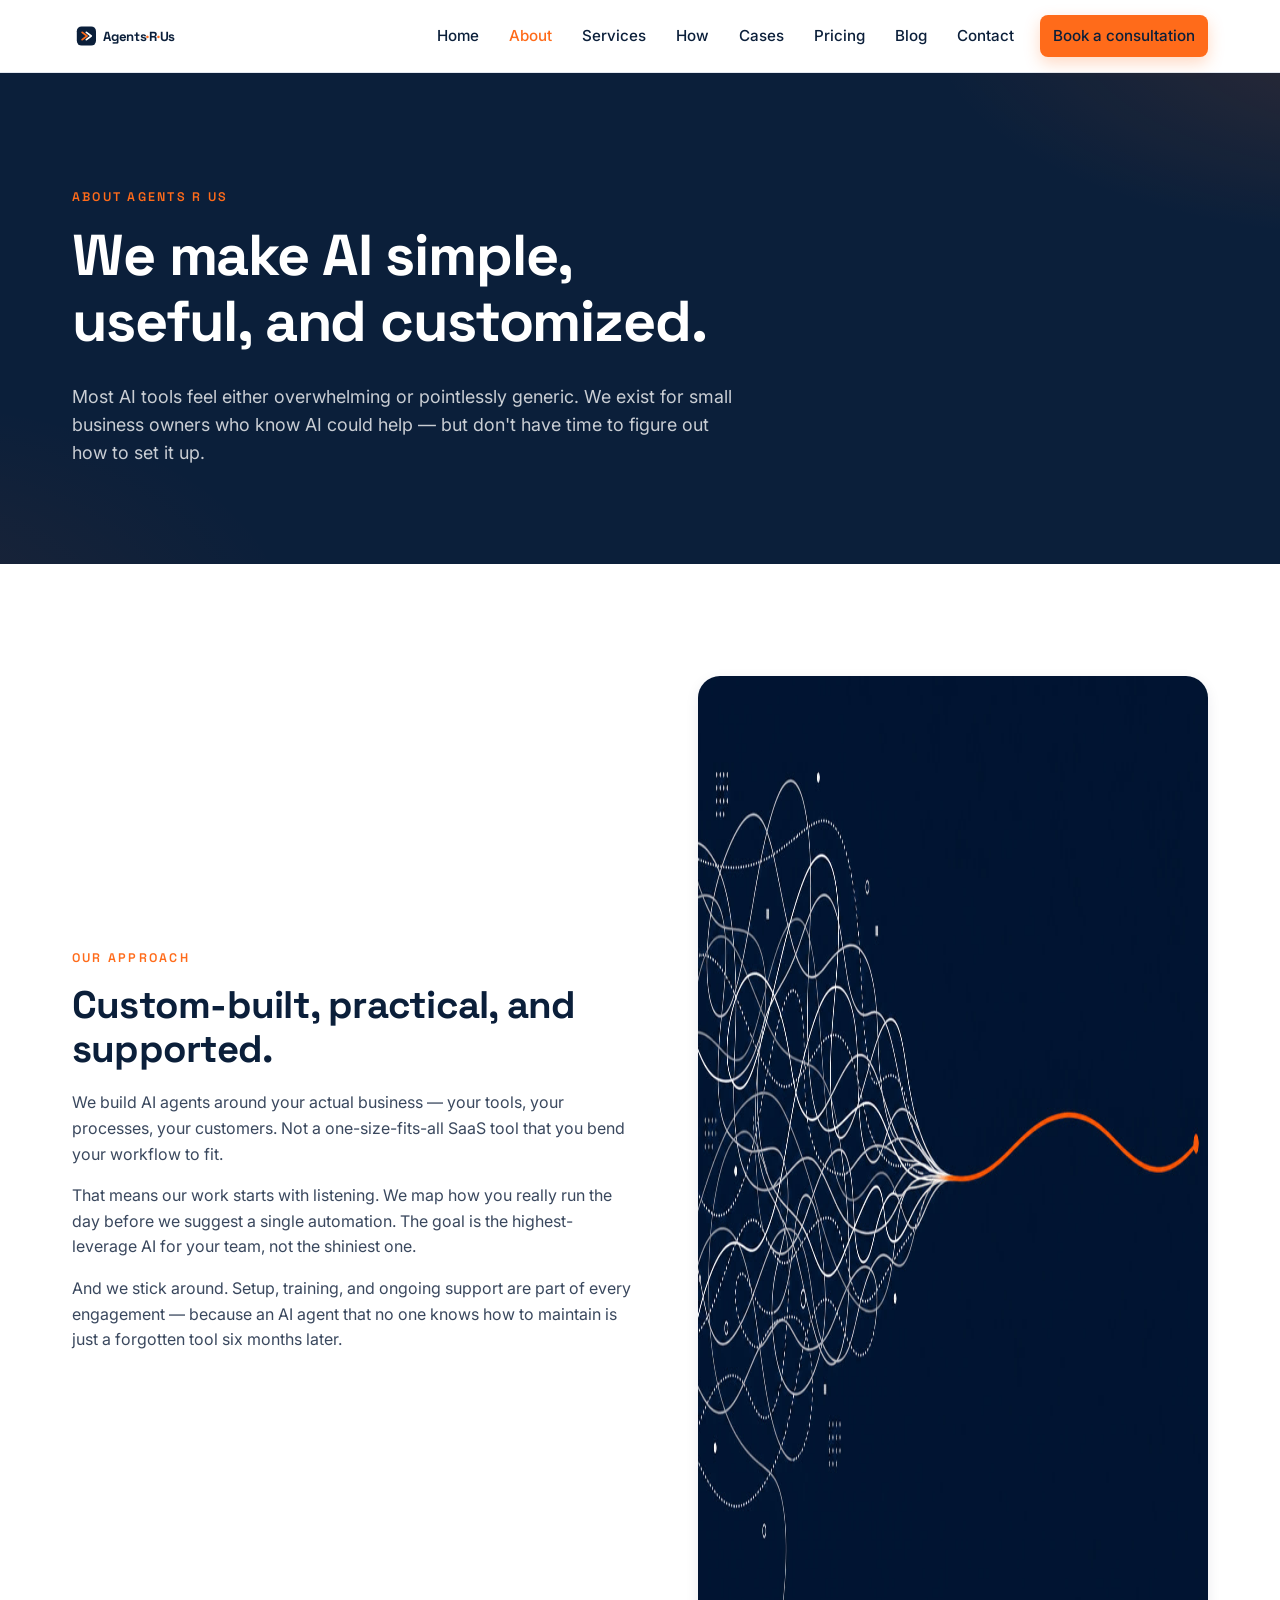
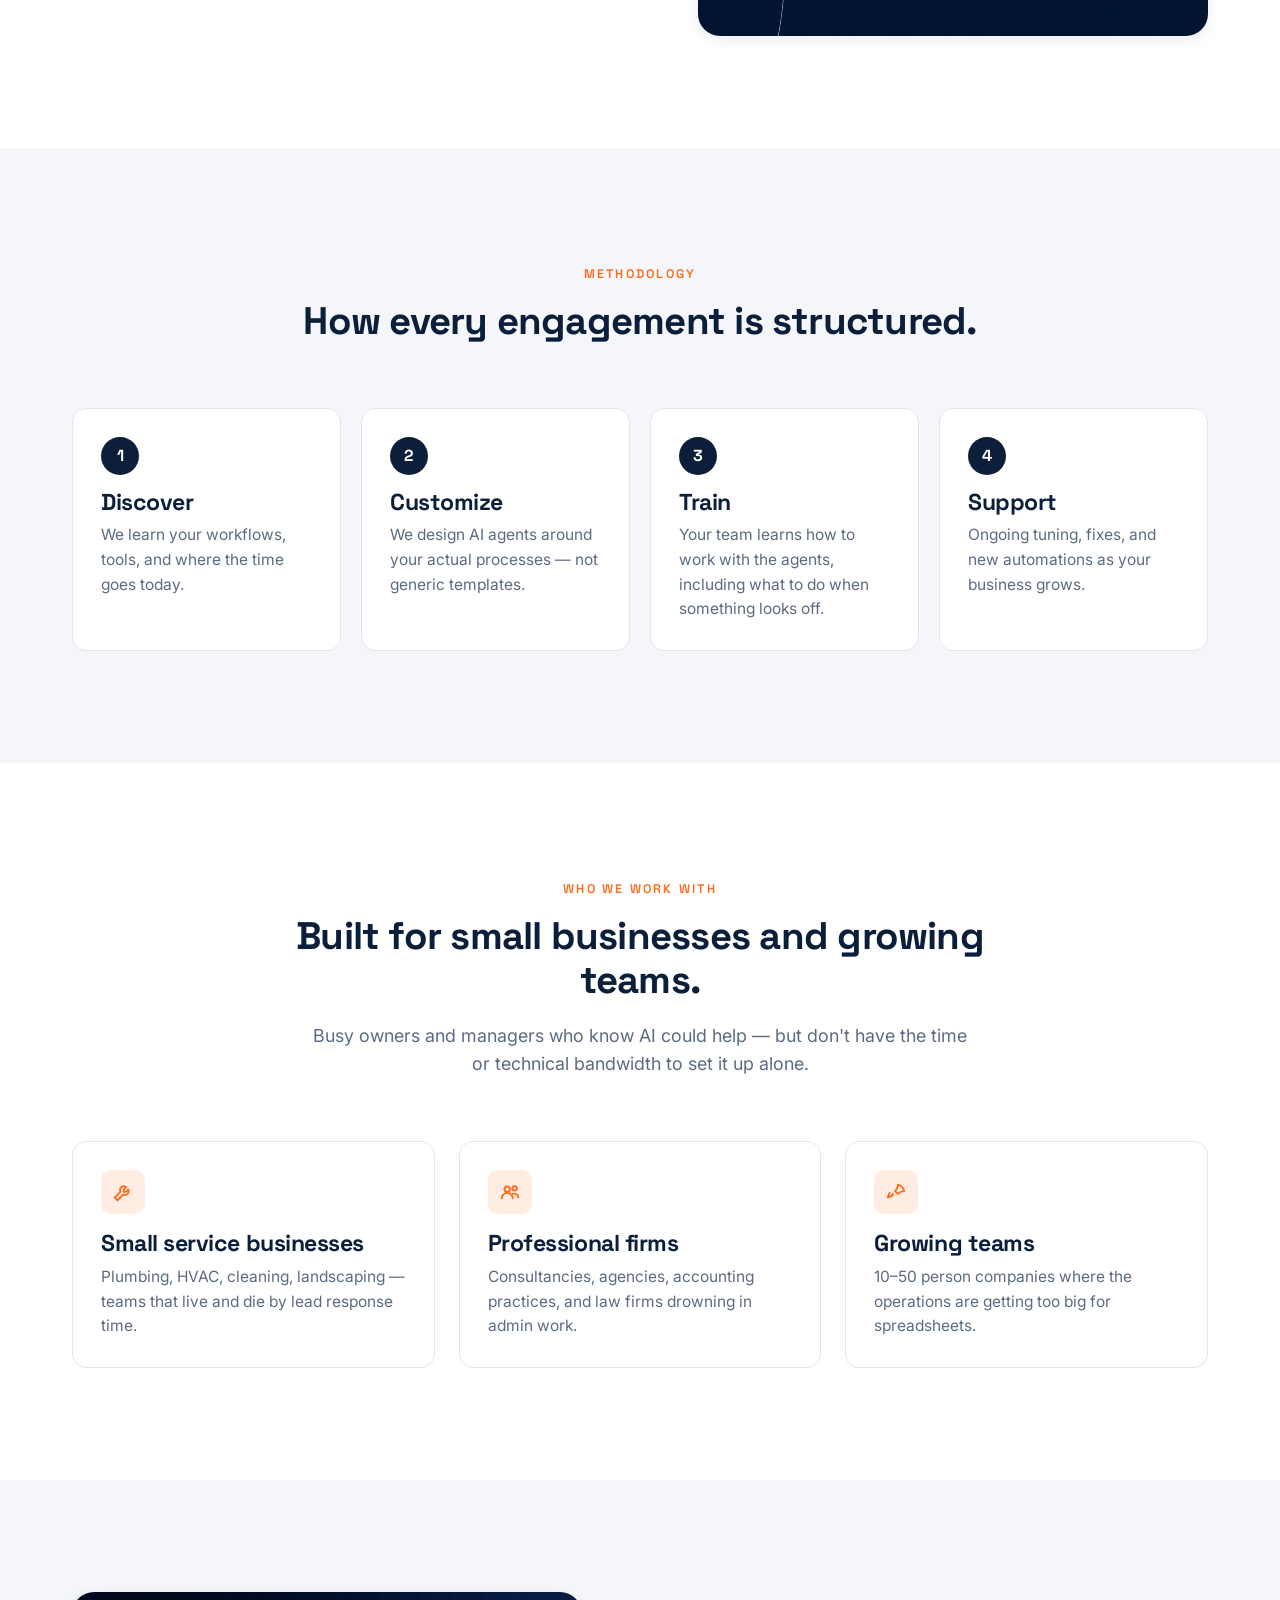
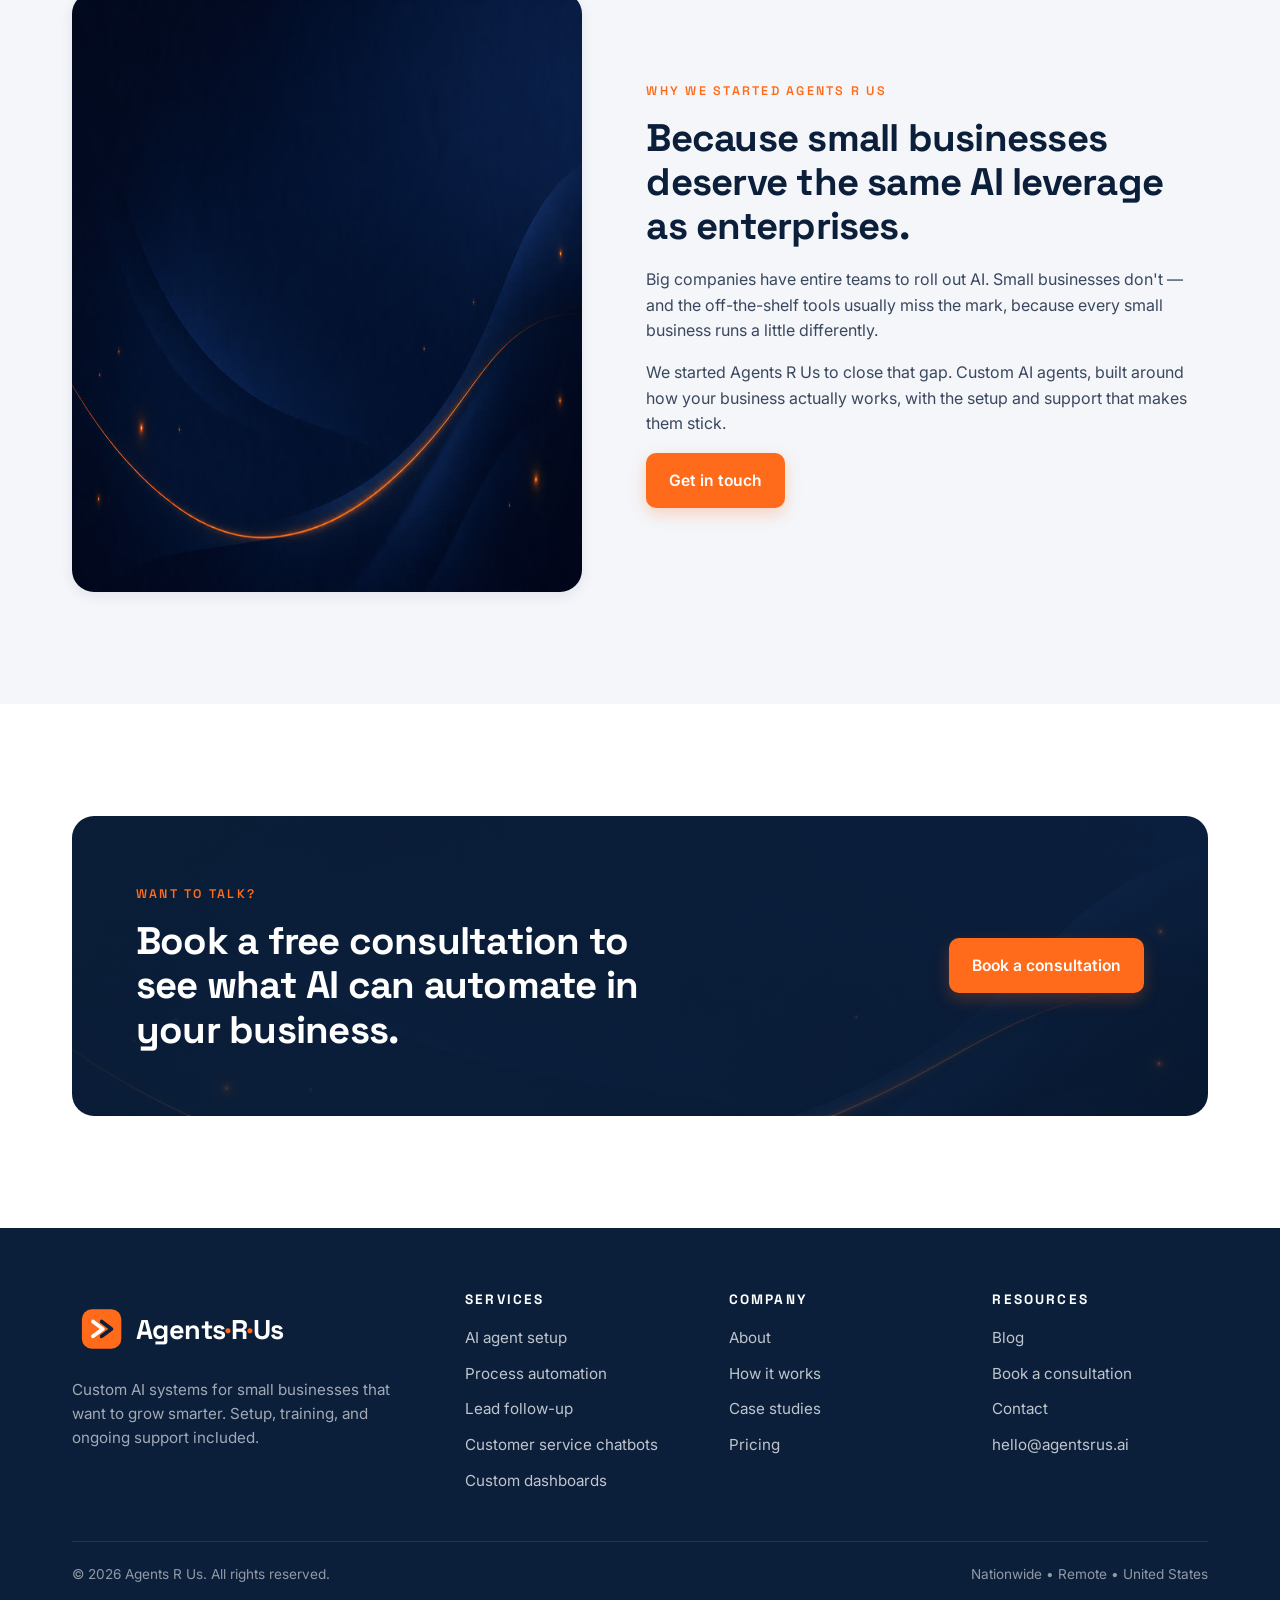
==== about.html @ d34fb95f "Initial scaffold: 9 static pages, custom SVG wordmark, AI imagery" ====
<!DOCTYPE html>
<html lang="en">
<head>
  <meta charset="UTF-8" />
  <meta name="viewport" content="width=device-width, initial-scale=1, viewport-fit=cover" />
  <title>About — Agents R Us</title>
  <meta name="description" content="We make AI simple, useful, and customized for small businesses. Custom AI agents built around your actual processes, with setup, training, and ongoing support." />
  <link rel="canonical" href="https://agentsrus.ai/about.html" />
  <meta property="og:type" content="website" />
  <meta property="og:title" content="About — Agents R Us" />
  <meta property="og:description" content="We make AI simple, useful, and customized for small businesses. Custom AI agents built around your actual processes, with setup, training, and ongoing support." />
  <meta property="og:url" content="https://agentsrus.ai/about.html" />
  <meta property="og:image" content="https://agentsrus.ai/assets/img/hero-network.jpg" />
  <meta property="og:site_name" content="Agents R Us" />
  <meta name="twitter:card" content="summary_large_image" />
  <meta name="twitter:title" content="About — Agents R Us" />
  <meta name="twitter:description" content="We make AI simple, useful, and customized for small businesses. Custom AI agents built around your actual processes, with setup, training, and ongoing support." />
  <meta name="twitter:image" content="https://agentsrus.ai/assets/img/hero-network.jpg" />
  <meta name="theme-color" content="#0B1F3A" />
  <link rel="icon" type="image/svg+xml" href="assets/img/favicon.svg" />
  <link rel="preconnect" href="https://fonts.googleapis.com" />
  <link rel="preconnect" href="https://fonts.gstatic.com" crossorigin />
  <link href="https://fonts.googleapis.com/css2?family=Inter:wght@400;500;600;700&family=Space+Grotesk:wght@500;600;700&display=swap" rel="stylesheet" />
  <link rel="stylesheet" href="assets/css/styles.css" />
  
</head>
<body>
<a class="skip-link" href="#main">Skip to content</a>
<header class="site-header">
  <div class="container nav">
    <a class="brand" href="index.html" aria-label="Agents R Us — home">
      <svg viewBox="0 0 280 60" role="img" aria-label="Agents R Us">
  <g transform="translate(8, 14)">
    <rect x="0" y="0" width="32" height="32" rx="8" fill="#0B1F3A"/>
    <path d="M9 10 L17 16 L9 22" stroke="#FF6B1A" stroke-width="3" stroke-linecap="round" stroke-linejoin="round" fill="none"/>
    <path d="M16 10 L24 16 L16 22" stroke="#FFFFFF" stroke-width="3" stroke-linecap="round" stroke-linejoin="round" fill="none"/>
  </g>
  <text x="52" y="38" font-family="'Space Grotesk', 'Inter', system-ui, sans-serif" font-size="22" font-weight="700" fill="#0B1F3A" letter-spacing="-0.5">
    Agents<tspan fill="#FF6B1A">·</tspan>R<tspan fill="#FF6B1A">·</tspan>Us
  </text>
</svg>
    </a>
    <button class="nav-toggle" data-nav-toggle aria-expanded="false" aria-controls="nav-links" aria-label="Toggle menu">
      <span></span>
    </button>
    <ul class="nav-links" id="nav-links" data-nav-links>
      <li><a href="index.html" aria-label="Home">Home</a></li>
      <li><a href="about.html" class="is-active" aria-label="About">About</a></li>
      <li><a href="services.html" aria-label="Services">Services</a></li>
      <li><a href="how-it-works.html" aria-label="How It Works">How</a></li>
      <li><a href="case-studies.html" aria-label="Case Studies">Cases</a></li>
      <li><a href="pricing.html" aria-label="Pricing">Pricing</a></li>
      <li><a href="blog.html" aria-label="Blog">Blog</a></li>
      <li><a href="contact.html" aria-label="Contact">Contact</a></li>
      <li class="nav-cta"><a class="btn btn-primary btn-sm" href="book.html">Book a consultation</a></li>
    </ul>
  </div>
</header>
<main id="main">

<section class="hero hero-tight">
  <div class="container">
    <div class="hero-grid">
      <div class="reveal">
        <span class="eyebrow">About Agents R Us</span>
        <h1>We make AI simple, useful, and customized.</h1>
        <p class="lead">Most AI tools feel either overwhelming or pointlessly generic. We exist for small business owners who know AI could help — but don't have time to figure out how to set it up.</p>
      </div>
    </div>
  </div>
</section>

<section>
  <div class="container">
    <div class="two-col">
      <div class="reveal">
        <span class="eyebrow">Our approach</span>
        <h2>Custom-built, practical, and supported.</h2>
        <p>We build AI agents around your actual business — your tools, your processes, your customers. Not a one-size-fits-all SaaS tool that you bend your workflow to fit.</p>
        <p>That means our work starts with listening. We map how you really run the day before we suggest a single automation. The goal is the highest-leverage AI for your team, not the shiniest one.</p>
        <p>And we stick around. Setup, training, and ongoing support are part of every engagement — because an AI agent that no one knows how to maintain is just a forgotten tool six months later.</p>
      </div>
      <img src="assets/img/about-clarity.jpg" alt="Abstract illustration of tangled lines resolving into a single clean orange line" loading="lazy" width="1280" height="960" />
    </div>
  </div>
</section>

<section class="bg-soft">
  <div class="container">
    <div class="section-head">
      <span class="eyebrow">Methodology</span>
      <h2>How every engagement is structured.</h2>
    </div>
    <div class="steps-row">
      <div class="card reveal"><div class="step-num">1</div><h3>Discover</h3><p>We learn your workflows, tools, and where the time goes today.</p></div>
      <div class="card reveal"><div class="step-num">2</div><h3>Customize</h3><p>We design AI agents around your actual processes — not generic templates.</p></div>
      <div class="card reveal"><div class="step-num">3</div><h3>Train</h3><p>Your team learns how to work with the agents, including what to do when something looks off.</p></div>
      <div class="card reveal"><div class="step-num">4</div><h3>Support</h3><p>Ongoing tuning, fixes, and new automations as your business grows.</p></div>
    </div>
  </div>
</section>

<section>
  <div class="container">
    <div class="section-head">
      <span class="eyebrow">Who we work with</span>
      <h2>Built for small businesses and growing teams.</h2>
      <p class="lead text-center" style="margin-top:14px">Busy owners and managers who know AI could help — but don't have the time or technical bandwidth to set it up alone.</p>
    </div>
    <div class="grid cols-3">
      <div class="card reveal"><div class="icon"><svg class="icon-svg" xmlns="http://www.w3.org/2000/svg" viewBox="0 0 24 24" fill="none" stroke="currentColor" stroke-linecap="round" stroke-linejoin="round"><path d="M14.7 6.3a4 4 0 0 0-5.4 5.4L3 18l3 3 6.3-6.3a4 4 0 0 0 5.4-5.4l-2.5 2.5-2.4-.1-.1-2.4 2.5-2.5z"/></svg></div><h3>Small service businesses</h3><p>Plumbing, HVAC, cleaning, landscaping — teams that live and die by lead response time.</p></div>
      <div class="card reveal"><div class="icon"><svg class="icon-svg" xmlns="http://www.w3.org/2000/svg" viewBox="0 0 24 24" fill="none" stroke="currentColor" stroke-linecap="round" stroke-linejoin="round"><circle cx="9" cy="9" r="3"/><path d="M3 19a6 6 0 0 1 12 0"/><circle cx="17" cy="8" r="2.5"/><path d="M15 14a4.5 4.5 0 0 1 6 4"/></svg></div><h3>Professional firms</h3><p>Consultancies, agencies, accounting practices, and law firms drowning in admin work.</p></div>
      <div class="card reveal"><div class="icon"><svg class="icon-svg" xmlns="http://www.w3.org/2000/svg" viewBox="0 0 24 24" fill="none" stroke="currentColor" stroke-linecap="round" stroke-linejoin="round"><path d="M14 4c4 1 6 3 7 7-3 0-5 1-7 3l-3-3c2-2 3-4 3-7z"/><path d="M9 14l-3 3M5 13l-2 5 5-2"/></svg></div><h3>Growing teams</h3><p>10–50 person companies where the operations are getting too big for spreadsheets.</p></div>
    </div>
  </div>
</section>

<section class="bg-soft">
  <div class="container">
    <div class="two-col flip">
      <img src="assets/img/cta-banner.jpg" alt="Abstract glowing curve over deep navy background" loading="lazy" width="1280" height="600" />
      <div class="reveal">
        <span class="eyebrow">Why we started Agents R Us</span>
        <h2>Because small businesses deserve the same AI leverage as enterprises.</h2>
        <p>Big companies have entire teams to roll out AI. Small businesses don't — and the off-the-shelf tools usually miss the mark, because every small business runs a little differently.</p>
        <p>We started Agents R Us to close that gap. Custom AI agents, built around how your business actually works, with the setup and support that makes them stick.</p>
        <a class="btn btn-primary" href="contact.html">Get in touch</a>
      </div>
    </div>
  </div>
</section>

<section>
  <div class="container">
    <div class="cta-strip reveal">
      <div>
        <span class="eyebrow">Want to talk?</span>
        <h2>Book a free consultation to see what AI can automate in your business.</h2>
      </div>
      <div class="actions">
        <a class="btn btn-primary" href="book.html">Book a consultation</a>
      </div>
    </div>
  </div>
</section>

</main>
<footer class="site-footer">
  <div class="container">
    <div class="footer-grid">
      <div class="footer-brand">
        <svg viewBox="0 0 280 60" role="img" aria-label="Agents R Us">
  <g transform="translate(8, 14)">
    <rect x="0" y="0" width="32" height="32" rx="8" fill="#FF6B1A"/>
    <path d="M9 10 L17 16 L9 22" stroke="#FFFFFF" stroke-width="3" stroke-linecap="round" stroke-linejoin="round" fill="none"/>
    <path d="M16 10 L24 16 L16 22" stroke="#0B1F3A" stroke-width="3" stroke-linecap="round" stroke-linejoin="round" fill="none"/>
  </g>
  <text x="52" y="38" font-family="'Space Grotesk', 'Inter', system-ui, sans-serif" font-size="22" font-weight="700" fill="#FFFFFF" letter-spacing="-0.5">
    Agents<tspan fill="#FF6B1A">·</tspan>R<tspan fill="#FF6B1A">·</tspan>Us
  </text>
</svg>
        <p>Custom AI systems for small businesses that want to grow smarter. Setup, training, and ongoing support included.</p>
      </div>
      <div class="footer-col">
        <h4>Services</h4>
        <ul>
          <li><a href="services.html">AI agent setup</a></li>
          <li><a href="services.html">Process automation</a></li>
          <li><a href="services.html">Lead follow-up</a></li>
          <li><a href="services.html">Customer service chatbots</a></li>
          <li><a href="services.html">Custom dashboards</a></li>
        </ul>
      </div>
      <div class="footer-col">
        <h4>Company</h4>
        <ul>
          <li><a href="about.html">About</a></li>
          <li><a href="how-it-works.html">How it works</a></li>
          <li><a href="case-studies.html">Case studies</a></li>
          <li><a href="pricing.html">Pricing</a></li>
        </ul>
      </div>
      <div class="footer-col">
        <h4>Resources</h4>
        <ul>
          <li><a href="blog.html">Blog</a></li>
          <li><a href="book.html">Book a consultation</a></li>
          <li><a href="contact.html">Contact</a></li>
          <li><a href="mailto:hello@agentsrus.ai">hello@agentsrus.ai</a></li>
        </ul>
      </div>
    </div>
    <div class="footer-bottom">
      <span>© 2026 Agents R Us. All rights reserved.</span>
      <span>Nationwide • Remote • United States</span>
    </div>
  </div>
</footer>
<script src="assets/js/main.js"></script>
</body>
</html>
---- assets/css/styles.css ----
/* Agents R Us — proof site stylesheet */

/* ---------- Tokens ---------- */
:root {
  --navy: #0B1F3A;
  --navy-2: #14294A;
  --navy-3: #1B3358;
  --orange: #FF6B1A;
  --orange-2: #ff7e36;
  --orange-soft: rgba(255, 107, 26, 0.12);
  --white: #FFFFFF;
  --gray-50: #F4F6FA;
  --gray-100: #E8ECF3;
  --gray-200: #E2E7EF;
  --gray-300: #C9D1DE;
  --gray-500: #5B6B82;
  --gray-700: #3A485E;
  --shadow-sm: 0 1px 2px rgba(11, 31, 58, 0.04), 0 2px 6px rgba(11, 31, 58, 0.04);
  --shadow-md: 0 4px 14px rgba(11, 31, 58, 0.08);
  --shadow-lg: 0 12px 38px rgba(11, 31, 58, 0.16);
  --radius-sm: 8px;
  --radius-md: 14px;
  --radius-lg: 22px;
  --container: 1200px;
  --section-pad: clamp(56px, 9vw, 112px);
  --gutter: clamp(20px, 4vw, 32px);
  --font-body: 'Inter', system-ui, -apple-system, 'Segoe UI', Roboto, sans-serif;
  --font-display: 'Space Grotesk', 'Inter', system-ui, sans-serif;
}

/* ---------- Reset ---------- */
*, *::before, *::after { box-sizing: border-box; }
html { scroll-behavior: smooth; -webkit-text-size-adjust: 100%; }
body {
  margin: 0;
  font-family: var(--font-body);
  font-size: 16px;
  line-height: 1.6;
  color: var(--navy);
  background: var(--white);
  -webkit-font-smoothing: antialiased;
  -moz-osx-font-smoothing: grayscale;
}
img, svg { max-width: 100%; display: block; }
a { color: var(--orange); text-decoration: none; transition: color 160ms ease; }
a:hover { color: var(--orange-2); }
button { font-family: inherit; cursor: pointer; }
h1, h2, h3, h4, h5 {
  font-family: var(--font-display);
  font-weight: 700;
  letter-spacing: -0.02em;
  color: var(--navy);
  margin: 0 0 0.5em;
  line-height: 1.15;
}
h1 { font-size: clamp(2rem, 4.6vw, 3.6rem); }
h2 { font-size: clamp(1.6rem, 3vw, 2.4rem); }
h3 { font-size: clamp(1.2rem, 1.8vw, 1.45rem); }
h4 { font-size: 1.1rem; }
p  { margin: 0 0 1em; color: var(--gray-700); }
.lead { font-size: clamp(1.05rem, 1.4vw, 1.2rem); color: var(--gray-500); line-height: 1.55; max-width: 60ch; }
.eyebrow {
  display: inline-block;
  font-family: var(--font-display);
  font-size: 0.78rem;
  letter-spacing: 0.18em;
  text-transform: uppercase;
  font-weight: 600;
  color: var(--orange);
  margin-bottom: 14px;
}

/* ---------- Layout ---------- */
.container {
  width: 100%;
  max-width: var(--container);
  margin: 0 auto;
  padding-left: var(--gutter);
  padding-right: var(--gutter);
}
section { padding: var(--section-pad) 0; }
.section-tight { padding: clamp(40px, 6vw, 72px) 0; }

.grid { display: grid; gap: 24px; }
.grid.cols-2 { grid-template-columns: repeat(2, 1fr); }
.grid.cols-3 { grid-template-columns: repeat(3, 1fr); }
.grid.cols-4 { grid-template-columns: repeat(4, 1fr); }
@media (max-width: 900px) {
  .grid.cols-3, .grid.cols-4 { grid-template-columns: repeat(2, 1fr); }
}
@media (max-width: 600px) {
  .grid.cols-2, .grid.cols-3, .grid.cols-4 { grid-template-columns: 1fr; }
}

/* ---------- Header ---------- */
.site-header {
  position: sticky;
  top: 0;
  z-index: 50;
  background: rgba(255, 255, 255, 0.92);
  backdrop-filter: saturate(140%) blur(10px);
  -webkit-backdrop-filter: saturate(140%) blur(10px);
  border-bottom: 1px solid var(--gray-200);
}
.nav {
  display: flex;
  align-items: center;
  justify-content: space-between;
  height: 72px;
  gap: 24px;
}
.brand { display: flex; align-items: center; }
.brand svg { height: 36px; width: auto; }
.nav-links {
  display: flex;
  align-items: center;
  gap: 6px;
  list-style: none;
  margin: 0; padding: 0;
}
.nav-links a {
  display: inline-block;
  padding: 8px 12px;
  color: var(--navy);
  font-weight: 500;
  font-size: 0.95rem;
  border-radius: 8px;
  transition: background 160ms ease, color 160ms ease;
}
.nav-links a:hover { background: var(--gray-50); color: var(--navy); }
.nav-links a.is-active { color: var(--orange); }
.nav-cta { margin-left: 8px; }

.nav-toggle {
  display: none;
  background: none;
  border: 1px solid var(--gray-200);
  border-radius: 10px;
  width: 44px;
  height: 44px;
  padding: 0;
  align-items: center;
  justify-content: center;
}
.nav-toggle span {
  display: block; width: 18px; height: 2px;
  background: var(--navy); position: relative;
}
.nav-toggle span::before, .nav-toggle span::after {
  content: ''; position: absolute; left: 0; width: 18px; height: 2px;
  background: var(--navy);
}
.nav-toggle span::before { top: -6px; }
.nav-toggle span::after  { top: 6px; }

@media (max-width: 1080px) {
  .nav-toggle { display: inline-flex; }
  .nav-links {
    display: none;
    position: absolute;
    top: 72px; left: 0; right: 0;
    background: var(--white);
    border-bottom: 1px solid var(--gray-200);
    flex-direction: column;
    align-items: stretch;
    padding: 12px var(--gutter) 20px;
    gap: 0;
    box-shadow: var(--shadow-md);
  }
  .nav-links.is-open { display: flex; }
  .nav-links a {
    padding: 12px 8px;
    border-radius: 0;
    border-bottom: 1px solid var(--gray-100);
  }
  .nav-cta { margin: 12px 0 0; align-self: stretch; text-align: center; }
}

/* ---------- Buttons ---------- */
.btn {
  display: inline-flex;
  align-items: center;
  justify-content: center;
  gap: 8px;
  padding: 14px 22px;
  border-radius: 10px;
  font-weight: 600;
  font-size: 0.98rem;
  border: 1px solid transparent;
  cursor: pointer;
  transition: transform 160ms ease, box-shadow 160ms ease, background 160ms ease, color 160ms ease, border-color 160ms ease;
  white-space: nowrap;
  font-family: var(--font-body);
}
.btn:hover { transform: translateY(-1px); }
.btn-primary {
  background: var(--orange);
  color: var(--white);
  box-shadow: 0 6px 16px rgba(255, 107, 26, 0.26);
}
.btn-primary:hover { background: var(--orange-2); color: var(--white); box-shadow: 0 10px 22px rgba(255, 107, 26, 0.32); }
.btn-ghost {
  background: transparent;
  color: var(--navy);
  border-color: var(--gray-200);
}
.btn-ghost:hover { border-color: var(--navy); color: var(--navy); background: var(--gray-50); }
.btn-on-dark {
  background: transparent;
  color: var(--white);
  border-color: rgba(255,255,255,0.3);
}
.btn-on-dark:hover { background: rgba(255,255,255,0.08); color: var(--white); }
.btn-sm { padding: 10px 16px; font-size: 0.9rem; }

/* ---------- Hero ---------- */
.hero {
  position: relative;
  background: var(--navy);
  color: var(--white);
  overflow: hidden;
  padding: clamp(80px, 12vw, 140px) 0 clamp(80px, 11vw, 130px);
}
.hero::before {
  content: '';
  position: absolute; inset: 0;
  background:
    radial-gradient(800px 360px at 110% -10%, rgba(255,107,26,0.16), transparent 60%),
    radial-gradient(700px 360px at -10% 110%, rgba(255,107,26,0.08), transparent 60%);
  pointer-events: none;
}
.hero h1, .hero h2 { color: var(--white); }
.hero p { color: rgba(255, 255, 255, 0.78); }
.hero .eyebrow { color: var(--orange); }
.hero-grid {
  position: relative;
  display: grid;
  grid-template-columns: 1.05fr 1fr;
  gap: 56px;
  align-items: center;
}
@media (max-width: 900px) {
  .hero-grid { grid-template-columns: 1fr; gap: 32px; }
}
.hero-cta { display: flex; flex-wrap: wrap; gap: 12px; margin-top: 28px; }
.hero-image {
  border-radius: var(--radius-lg);
  overflow: hidden;
  border: 1px solid rgba(255,255,255,0.06);
  box-shadow: 0 20px 60px rgba(0,0,0,0.4);
  background: #050d1f;
}
.hero-image img { width: 100%; height: 100%; object-fit: cover; aspect-ratio: 16/10; }
.hero-tight { padding: clamp(64px, 10vw, 110px) 0 clamp(48px, 8vw, 80px); }
.hero-tight .hero-grid { grid-template-columns: 1fr; }
.hero-tight h1 { max-width: 18ch; }

/* ---------- Section foundations ---------- */
.section-head {
  text-align: center;
  max-width: 760px;
  margin: 0 auto clamp(40px, 5vw, 64px);
}
.section-head .lead { margin: 0 auto; }

.bg-soft  { background: var(--gray-50); }
.bg-navy  { background: var(--navy); color: var(--white); }
.bg-navy h1, .bg-navy h2, .bg-navy h3, .bg-navy h4 { color: var(--white); }
.bg-navy p { color: rgba(255, 255, 255, 0.78); }
.bg-navy .eyebrow { color: var(--orange); }

/* ---------- Cards ---------- */
.card {
  background: var(--white);
  border: 1px solid var(--gray-200);
  border-radius: var(--radius-md);
  padding: 28px;
  transition: transform 200ms ease, box-shadow 200ms ease, border-color 200ms ease;
}
.card:hover { transform: translateY(-2px); box-shadow: var(--shadow-md); border-color: var(--gray-300); }
.card .icon {
  width: 44px; height: 44px;
  border-radius: 10px;
  background: var(--orange-soft);
  display: inline-flex; align-items: center; justify-content: center;
  margin-bottom: 16px;
  color: var(--orange);
}
.card h3 { margin-bottom: 8px; }
.card p { color: var(--gray-500); margin-bottom: 0; font-size: 0.97rem; }
.card .card-link {
  display: inline-block;
  margin-top: 14px;
  font-size: 0.9rem;
  font-weight: 600;
  color: var(--orange);
}
.card .card-link::after { content: ' →'; }

.card-dark {
  background: var(--navy-2);
  border: 1px solid var(--navy-3);
  color: var(--white);
}
.card-dark h3 { color: var(--white); }
.card-dark p  { color: rgba(255,255,255,0.72); }

/* numbered step */
.step-num {
  width: 38px; height: 38px;
  border-radius: 50%;
  background: var(--navy);
  color: var(--white);
  font-family: var(--font-display);
  font-weight: 700;
  display: inline-flex; align-items: center; justify-content: center;
  margin-bottom: 14px;
  font-size: 1rem;
}
.bg-navy .step-num { background: var(--orange); color: var(--white); }

/* ---------- Stats / outcome strip ---------- */
.stat {
  font-family: var(--font-display);
  font-size: clamp(2rem, 3.4vw, 2.8rem);
  font-weight: 700;
  color: var(--orange);
  letter-spacing: -0.02em;
}

/* ---------- FAQ ---------- */
.faq-list { max-width: 820px; margin: 0 auto; }
.faq {
  border-top: 1px solid var(--gray-200);
  padding: 0;
}
.faq:last-child { border-bottom: 1px solid var(--gray-200); }
.faq summary {
  list-style: none;
  cursor: pointer;
  padding: 22px 0;
  font-family: var(--font-display);
  font-weight: 600;
  font-size: 1.05rem;
  color: var(--navy);
  display: flex;
  justify-content: space-between;
  align-items: center;
  gap: 16px;
}
.faq summary::-webkit-details-marker { display: none; }
.faq summary::after {
  content: '+';
  font-size: 1.5rem;
  color: var(--orange);
  font-weight: 400;
  line-height: 1;
  transition: transform 200ms ease;
}
.faq[open] summary::after { content: '–'; }
.faq-body {
  padding: 0 0 22px;
  color: var(--gray-500);
  max-width: 70ch;
}

/* ---------- Forms ---------- */
.form { display: grid; gap: 16px; }
.form-row { display: grid; gap: 16px; grid-template-columns: 1fr 1fr; }
@media (max-width: 600px) { .form-row { grid-template-columns: 1fr; } }
.form label {
  display: block;
  font-weight: 600;
  font-size: 0.88rem;
  color: var(--navy);
  margin-bottom: 6px;
}
.form input, .form textarea, .form select {
  width: 100%;
  padding: 13px 14px;
  border: 1px solid var(--gray-200);
  border-radius: 10px;
  font-family: inherit;
  font-size: 0.98rem;
  color: var(--navy);
  background: var(--white);
  transition: border-color 160ms ease, box-shadow 160ms ease;
}
.form input:focus, .form textarea:focus, .form select:focus {
  outline: none;
  border-color: var(--orange);
  box-shadow: 0 0 0 4px rgba(255, 107, 26, 0.14);
}
.form textarea { resize: vertical; min-height: 120px; }
.form .form-msg {
  background: rgba(255,107,26,0.08);
  border: 1px solid rgba(255,107,26,0.25);
  border-radius: 10px;
  padding: 14px 16px;
  color: var(--navy);
  font-weight: 500;
  display: none;
}
.form.is-success .form-msg { display: block; }
.form .helper { color: var(--gray-500); font-size: 0.86rem; margin-top: -4px; }

/* ---------- Quote / testimonial card ---------- */
.quote {
  border-left: 4px solid var(--orange);
  padding: 8px 0 8px 24px;
  font-family: var(--font-display);
  font-size: clamp(1.2rem, 1.8vw, 1.45rem);
  font-weight: 500;
  color: var(--navy);
  line-height: 1.4;
  letter-spacing: -0.01em;
}
.quote-attr { display: block; margin-top: 14px; font-family: var(--font-body); font-size: 0.88rem; font-weight: 500; color: var(--gray-500); letter-spacing: 0.04em; text-transform: uppercase; }

/* ---------- Footer ---------- */
.site-footer {
  background: var(--navy);
  color: rgba(255,255,255,0.7);
  padding: 64px 0 28px;
}
.site-footer h4 {
  color: var(--white);
  font-size: 0.85rem;
  letter-spacing: 0.16em;
  text-transform: uppercase;
  margin: 0 0 18px;
}
.site-footer a { color: rgba(255,255,255,0.74); }
.site-footer a:hover { color: var(--white); }
.footer-grid {
  display: grid;
  grid-template-columns: 1.6fr 1fr 1fr 1fr;
  gap: 48px;
}
@media (max-width: 900px) { .footer-grid { grid-template-columns: 1fr 1fr; gap: 36px; } }
@media (max-width: 540px) { .footer-grid { grid-template-columns: 1fr; gap: 28px; } }
.footer-brand p { color: rgba(255,255,255,0.62); max-width: 38ch; margin-top: 12px; font-size: 0.95rem; }
.footer-col ul { list-style: none; margin: 0; padding: 0; display: grid; gap: 10px; }
.footer-col li a { font-size: 0.95rem; }
.footer-bottom {
  margin-top: 48px;
  padding-top: 22px;
  border-top: 1px solid rgba(255,255,255,0.1);
  display: flex;
  justify-content: space-between;
  flex-wrap: wrap;
  gap: 12px;
  font-size: 0.85rem;
  color: rgba(255,255,255,0.55);
}

/* ---------- CTA strip ---------- */
.cta-strip {
  background-image: linear-gradient(135deg, rgba(11,31,58,0.92), rgba(11,31,58,0.7)), url('../img/cta-banner.jpg');
  background-size: cover;
  background-position: center;
  color: var(--white);
  border-radius: var(--radius-lg);
  padding: clamp(40px, 6vw, 64px);
  display: flex;
  align-items: center;
  justify-content: space-between;
  gap: 32px;
  flex-wrap: wrap;
}
.cta-strip h2 { color: var(--white); margin: 0; max-width: 22ch; }
.cta-strip .actions { display: flex; gap: 12px; flex-wrap: wrap; }

/* ---------- Tag ---------- */
.tag {
  display: inline-block;
  padding: 5px 10px;
  background: var(--gray-100);
  color: var(--gray-500);
  border-radius: 999px;
  font-size: 0.78rem;
  font-weight: 600;
  letter-spacing: 0.04em;
  text-transform: uppercase;
}
.tag-orange { background: rgba(255, 107, 26, 0.12); color: var(--orange); }
.tag-anon {
  display: inline-flex;
  align-items: center;
  gap: 6px;
  background: rgba(255, 107, 26, 0.12);
  color: var(--orange);
  border: 1px solid rgba(255, 107, 26, 0.28);
  padding: 5px 10px;
  border-radius: 999px;
  font-size: 0.74rem;
  font-weight: 700;
  letter-spacing: 0.06em;
  text-transform: uppercase;
}

/* ---------- Service icon block ---------- */
.icon-svg { width: 22px; height: 22px; stroke-width: 2; }

/* ---------- Process / steps ---------- */
.steps-row {
  display: grid;
  grid-template-columns: repeat(4, 1fr);
  gap: 20px;
  position: relative;
}
@media (max-width: 900px) { .steps-row { grid-template-columns: repeat(2, 1fr); } }
@media (max-width: 540px) { .steps-row { grid-template-columns: 1fr; } }

/* ---------- Two-col content ---------- */
.two-col {
  display: grid;
  grid-template-columns: 1.1fr 1fr;
  gap: clamp(32px, 5vw, 64px);
  align-items: center;
}
.two-col.flip { grid-template-columns: 1fr 1.1fr; }
@media (max-width: 900px) {
  .two-col, .two-col.flip { grid-template-columns: 1fr; }
}
.two-col img { border-radius: var(--radius-lg); box-shadow: var(--shadow-md); }

/* ---------- Pricing tier card ---------- */
.tier {
  background: var(--white);
  border: 1px solid var(--gray-200);
  border-radius: var(--radius-md);
  padding: 32px;
  display: flex;
  flex-direction: column;
  gap: 18px;
}
.tier.is-featured {
  background: var(--navy);
  border-color: var(--navy);
  color: var(--white);
  box-shadow: 0 18px 50px rgba(11, 31, 58, 0.18);
}
.tier.is-featured h3, .tier.is-featured .tier-pitch { color: var(--white); }
.tier.is-featured .tier-feat li { color: rgba(255,255,255,0.82); }
.tier.is-featured .tier-feat li::before { color: var(--orange); }
.tier-pitch { color: var(--gray-500); font-size: 0.95rem; }
.tier-feat { list-style: none; margin: 0; padding: 0; display: grid; gap: 10px; }
.tier-feat li {
  position: relative;
  padding-left: 26px;
  color: var(--gray-700);
  font-size: 0.96rem;
  line-height: 1.45;
}
.tier-feat li::before {
  content: '✓';
  position: absolute;
  left: 0; top: 0;
  color: var(--orange);
  font-weight: 700;
}

/* ---------- Reveal-on-scroll ---------- */
.reveal { opacity: 0; transform: translateY(14px); transition: opacity 600ms ease, transform 600ms ease; }
.reveal.is-visible { opacity: 1; transform: translateY(0); }
@media (prefers-reduced-motion: reduce) {
  .reveal { opacity: 1; transform: none; transition: none; }
  html { scroll-behavior: auto; }
}

/* ---------- Skip link ---------- */
.skip-link {
  position: absolute; left: -10000px;
  top: auto; width: 1px; height: 1px; overflow: hidden;
}
.skip-link:focus {
  left: 16px; top: 16px; width: auto; height: auto;
  background: var(--navy); color: var(--white);
  padding: 10px 14px; border-radius: 8px; z-index: 100;
}

/* ---------- Misc ---------- */
.divider { height: 1px; background: var(--gray-200); border: 0; margin: 0; }
.text-center { text-align: center; }
.muted { color: var(--gray-500); }
hr.fade { border: 0; height: 1px; background: linear-gradient(to right, transparent, var(--gray-200), transparent); }
.note {
  font-size: 0.84rem;
  color: var(--gray-500);
  background: var(--gray-50);
  border-left: 3px solid var(--orange);
  padding: 10px 14px;
  border-radius: 0 8px 8px 0;
}
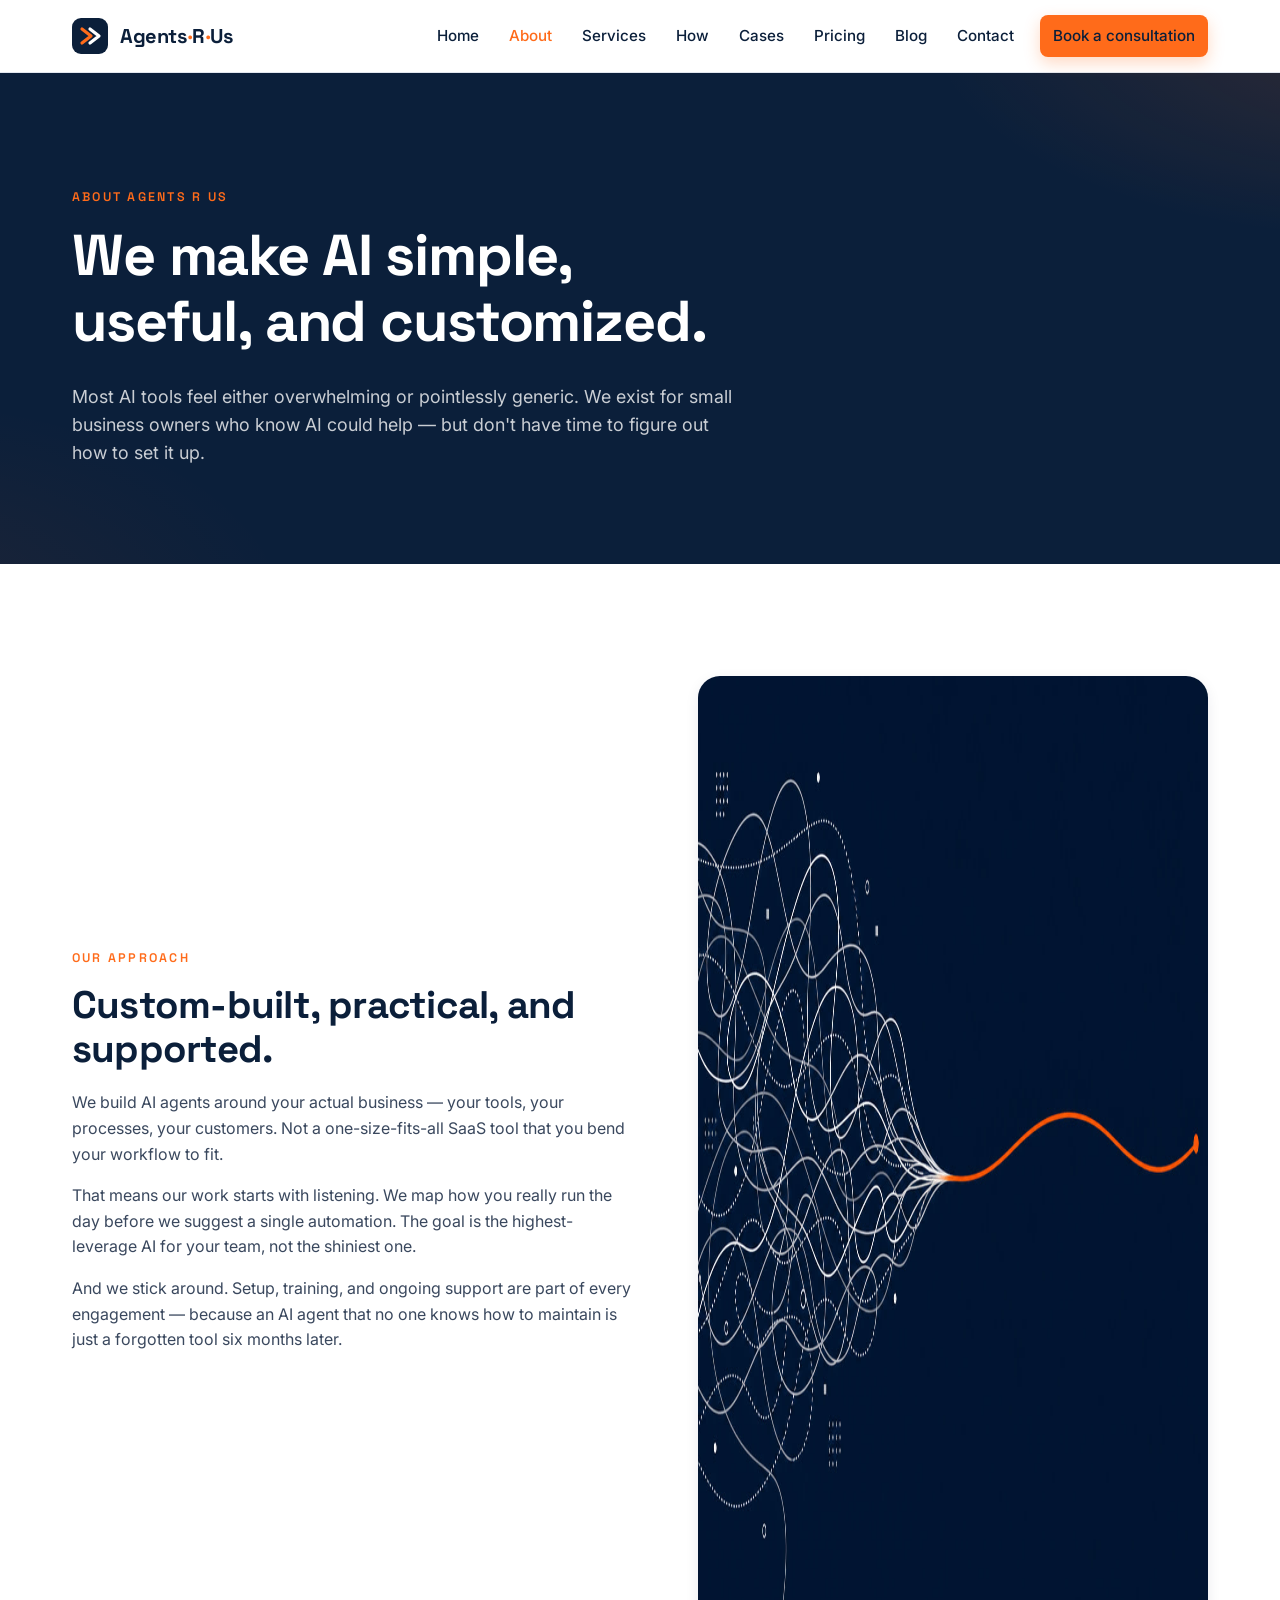
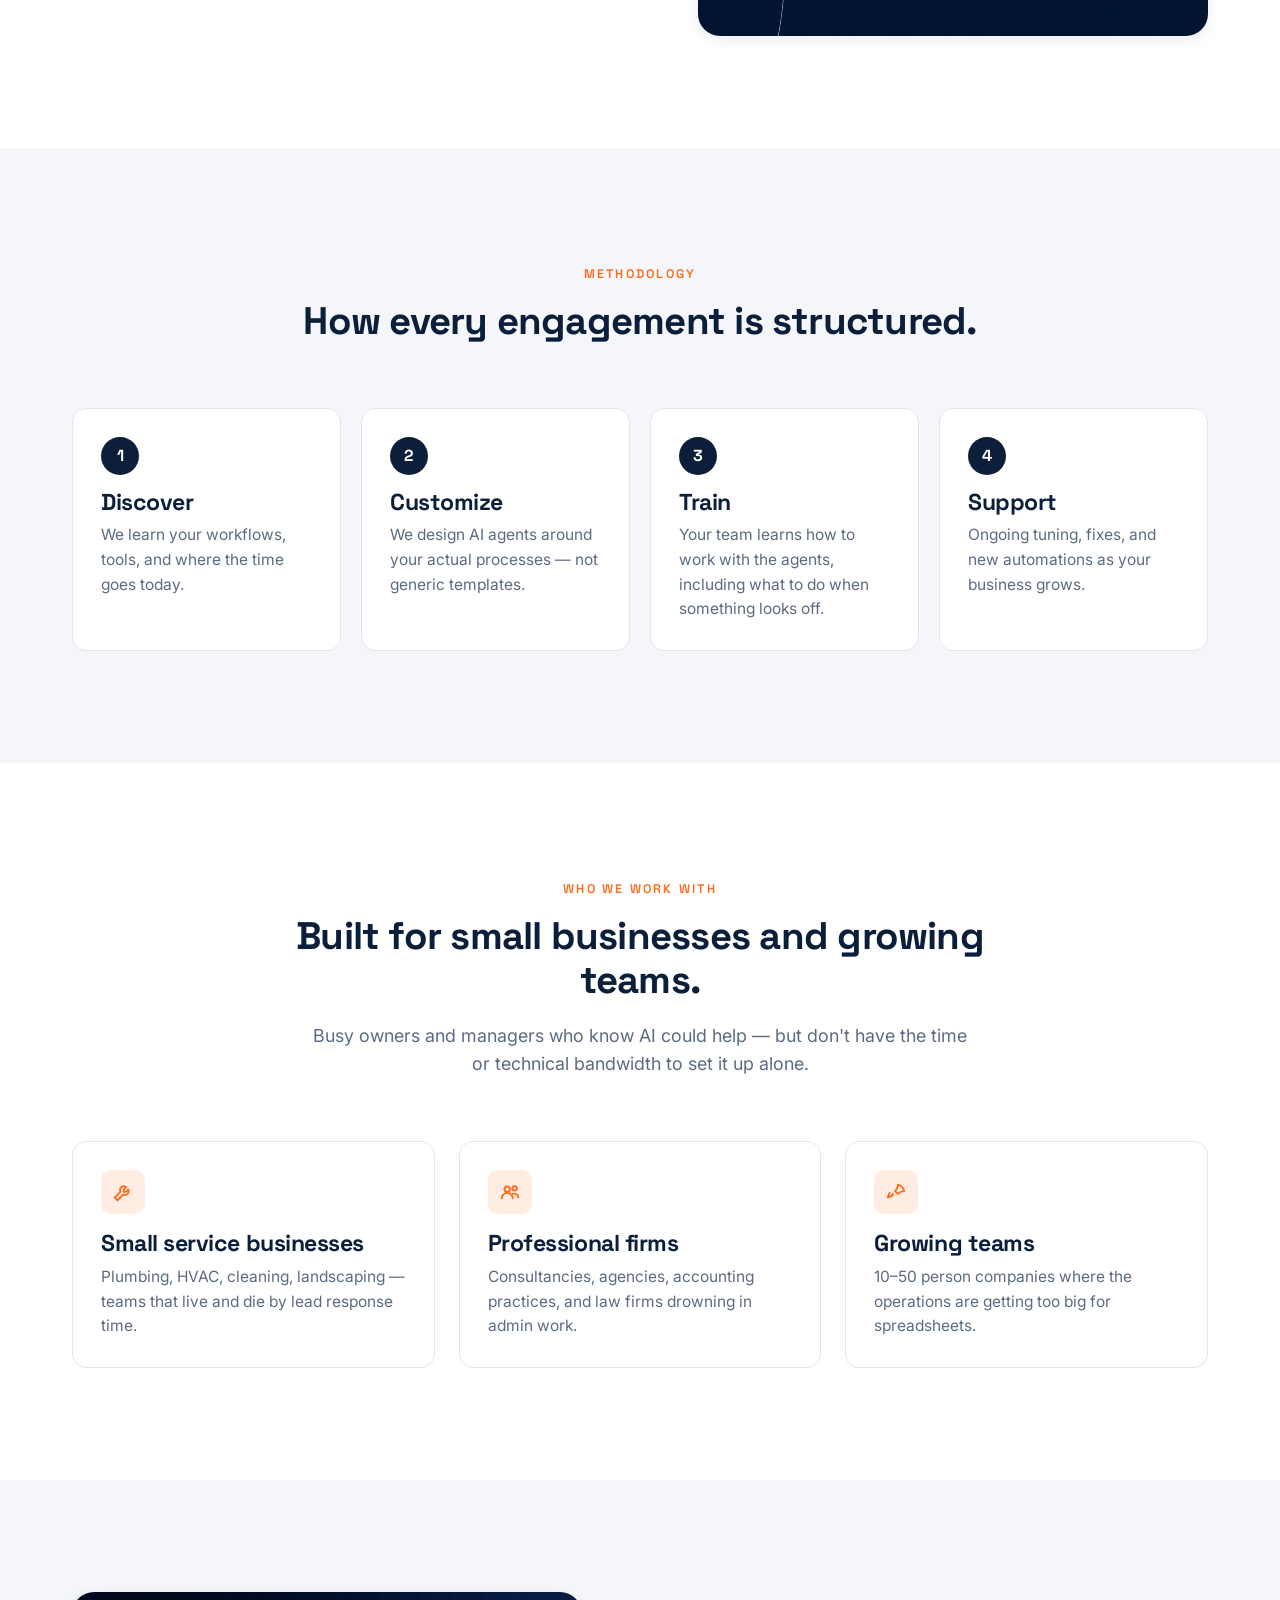
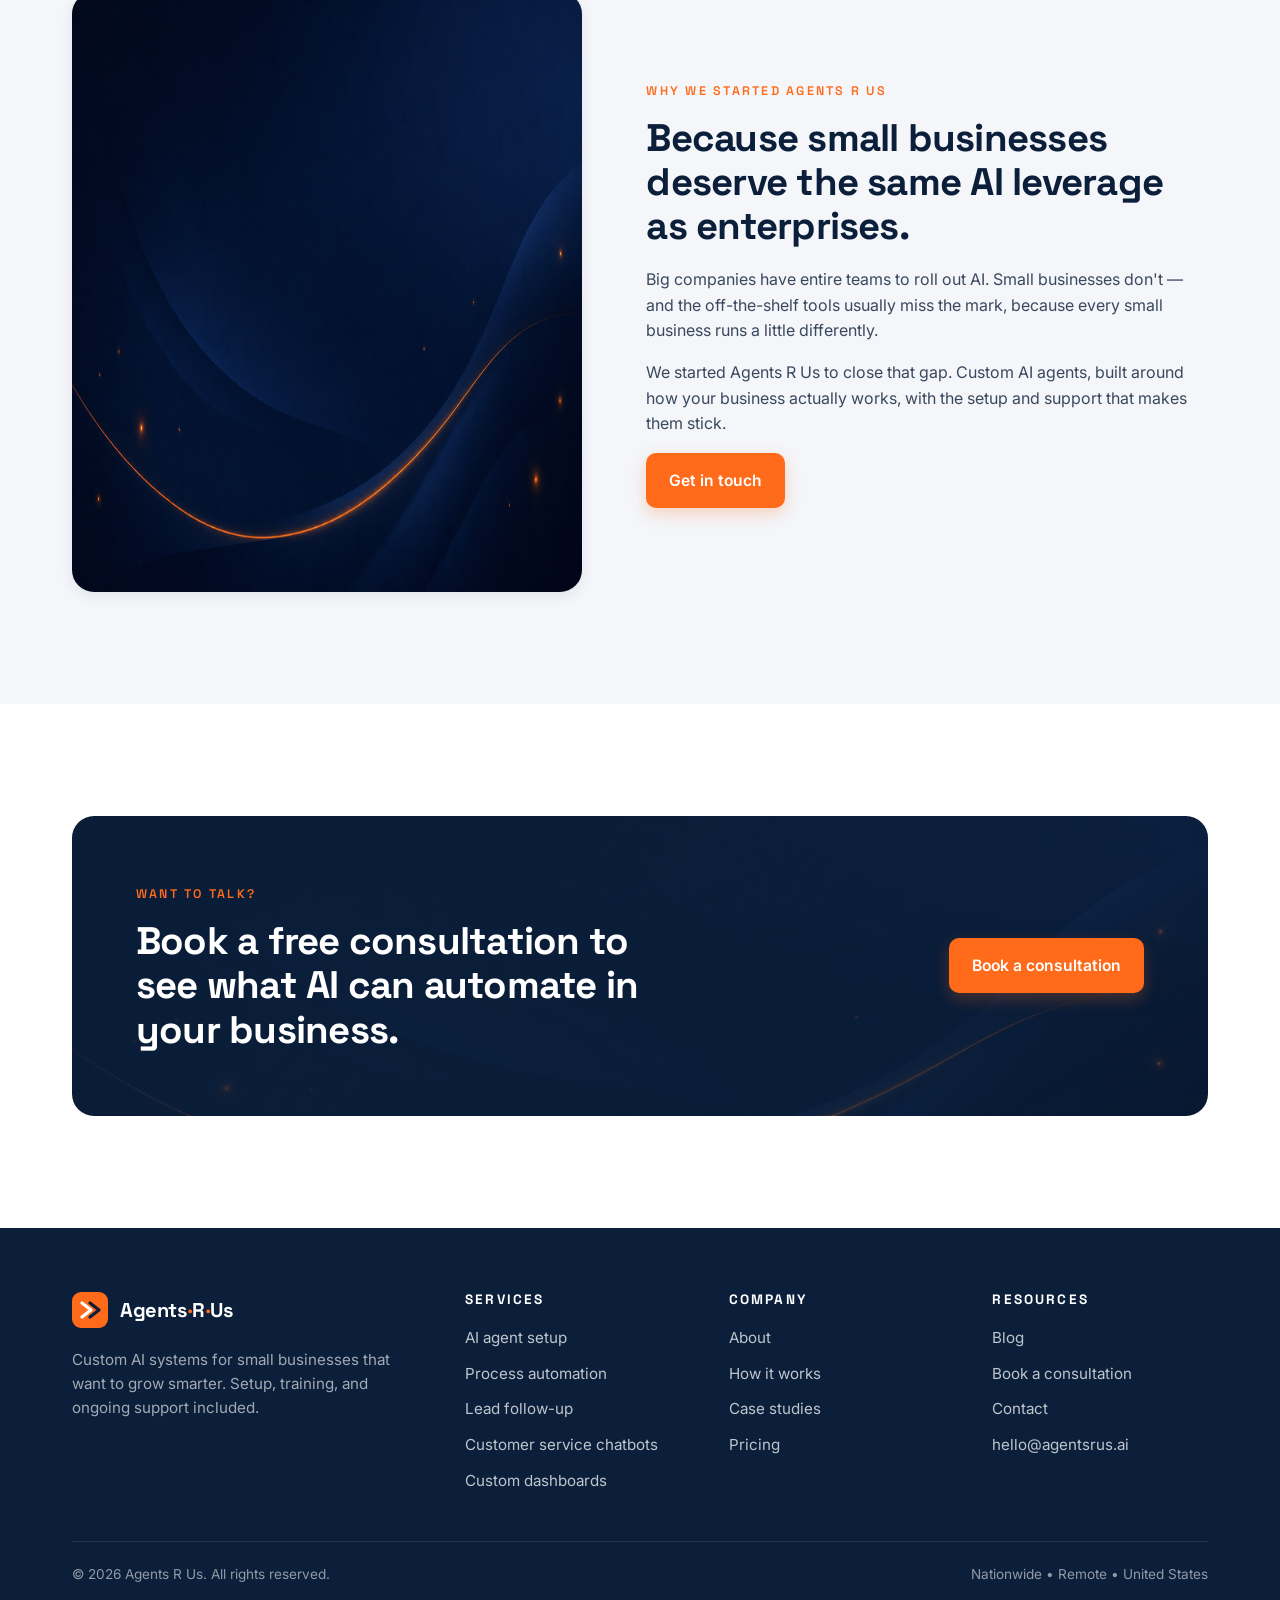
==== commit 0cbe7d98: "Polish: improved logo wordmark, fixed reveal animation, capped hero image heights" ====
--- a/about.html
+++ b/about.html
@@ -29,16 +29,11 @@
 <header class="site-header">
   <div class="container nav">
     <a class="brand" href="index.html" aria-label="Agents R Us — home">
-      <svg viewBox="0 0 280 60" role="img" aria-label="Agents R Us">
-  <g transform="translate(8, 14)">
-    <rect x="0" y="0" width="32" height="32" rx="8" fill="#0B1F3A"/>
-    <path d="M9 10 L17 16 L9 22" stroke="#FF6B1A" stroke-width="3" stroke-linecap="round" stroke-linejoin="round" fill="none"/>
-    <path d="M16 10 L24 16 L16 22" stroke="#FFFFFF" stroke-width="3" stroke-linecap="round" stroke-linejoin="round" fill="none"/>
-  </g>
-  <text x="52" y="38" font-family="'Space Grotesk', 'Inter', system-ui, sans-serif" font-size="22" font-weight="700" fill="#0B1F3A" letter-spacing="-0.5">
-    Agents<tspan fill="#FF6B1A">·</tspan>R<tspan fill="#FF6B1A">·</tspan>Us
-  </text>
-</svg>
+      <svg class="brand-mark" width="36" height="36" viewBox="0 0 36 36" aria-hidden="true">
+  <rect x="0" y="0" width="36" height="36" rx="9" fill="#0B1F3A"/>
+  <path d="M10 11 L19 18 L10 25" stroke="#FF6B1A" stroke-width="3.2" stroke-linecap="round" stroke-linejoin="round" fill="none"/>
+  <path d="M18 11 L27 18 L18 25" stroke="#FFFFFF" stroke-width="3.2" stroke-linecap="round" stroke-linejoin="round" fill="none"/>
+</svg><span class="brand-text">Agents<span class="brand-dot">·</span>R<span class="brand-dot">·</span>Us</span>
     </a>
     <button class="nav-toggle" data-nav-toggle aria-expanded="false" aria-controls="nav-links" aria-label="Toggle menu">
       <span></span>
@@ -149,16 +144,11 @@
   <div class="container">
     <div class="footer-grid">
       <div class="footer-brand">
-        <svg viewBox="0 0 280 60" role="img" aria-label="Agents R Us">
-  <g transform="translate(8, 14)">
-    <rect x="0" y="0" width="32" height="32" rx="8" fill="#FF6B1A"/>
-    <path d="M9 10 L17 16 L9 22" stroke="#FFFFFF" stroke-width="3" stroke-linecap="round" stroke-linejoin="round" fill="none"/>
-    <path d="M16 10 L24 16 L16 22" stroke="#0B1F3A" stroke-width="3" stroke-linecap="round" stroke-linejoin="round" fill="none"/>
-  </g>
-  <text x="52" y="38" font-family="'Space Grotesk', 'Inter', system-ui, sans-serif" font-size="22" font-weight="700" fill="#FFFFFF" letter-spacing="-0.5">
-    Agents<tspan fill="#FF6B1A">·</tspan>R<tspan fill="#FF6B1A">·</tspan>Us
-  </text>
-</svg>
+        <span class="brand"><svg class="brand-mark" width="36" height="36" viewBox="0 0 36 36" aria-hidden="true">
+  <rect x="0" y="0" width="36" height="36" rx="9" fill="#FF6B1A"/>
+  <path d="M10 11 L19 18 L10 25" stroke="#FFFFFF" stroke-width="3.2" stroke-linecap="round" stroke-linejoin="round" fill="none"/>
+  <path d="M18 11 L27 18 L18 25" stroke="#0B1F3A" stroke-width="3.2" stroke-linecap="round" stroke-linejoin="round" fill="none"/>
+</svg><span class="brand-text brand-text-light">Agents<span class="brand-dot">·</span>R<span class="brand-dot">·</span>Us</span></span>
         <p>Custom AI systems for small businesses that want to grow smarter. Setup, training, and ongoing support included.</p>
       </div>
       <div class="footer-col">
--- a/assets/css/styles.css
+++ b/assets/css/styles.css
@@ -109,8 +109,19 @@
   height: 72px;
   gap: 24px;
 }
-.brand { display: flex; align-items: center; }
-.brand svg { height: 36px; width: auto; }
+.brand { display: inline-flex; align-items: center; gap: 12px; text-decoration: none; }
+.brand .brand-mark { display: block; flex: none; }
+.brand-text {
+  font-family: var(--font-display);
+  font-weight: 700;
+  font-size: 1.25rem;
+  letter-spacing: -0.02em;
+  color: var(--navy);
+  white-space: nowrap;
+}
+.brand-text-light { color: var(--white); }
+.brand-dot { color: var(--orange); margin: 0 1px; }
+.footer-brand .brand { margin-bottom: 8px; }
 .nav-links {
   display: flex;
   align-items: center;
@@ -250,7 +261,7 @@
   box-shadow: 0 20px 60px rgba(0,0,0,0.4);
   background: #050d1f;
 }
-.hero-image img { width: 100%; height: 100%; object-fit: cover; aspect-ratio: 16/10; }
+.hero-image img { width: 100%; height: 100%; object-fit: cover; aspect-ratio: 16/10; max-height: 520px; }
 .hero-tight { padding: clamp(64px, 10vw, 110px) 0 clamp(48px, 8vw, 80px); }
 .hero-tight .hero-grid { grid-template-columns: 1fr; }
 .hero-tight h1 { max-width: 18ch; }
@@ -562,10 +573,12 @@
 }
 
 /* ---------- Reveal-on-scroll ---------- */
-.reveal { opacity: 0; transform: translateY(14px); transition: opacity 600ms ease, transform 600ms ease; }
-.reveal.is-visible { opacity: 1; transform: translateY(0); }
+/* Default: visible. JS adds .pre-reveal to off-screen elements to fade them in. */
+.reveal { opacity: 1; transform: translateY(0); transition: opacity 500ms ease, transform 500ms ease; }
+.reveal.pre-reveal { opacity: 0; transform: translateY(14px); }
+.reveal.pre-reveal.is-visible { opacity: 1; transform: translateY(0); }
 @media (prefers-reduced-motion: reduce) {
-  .reveal { opacity: 1; transform: none; transition: none; }
+  .reveal { opacity: 1 !important; transform: none !important; transition: none; }
   html { scroll-behavior: auto; }
 }
 
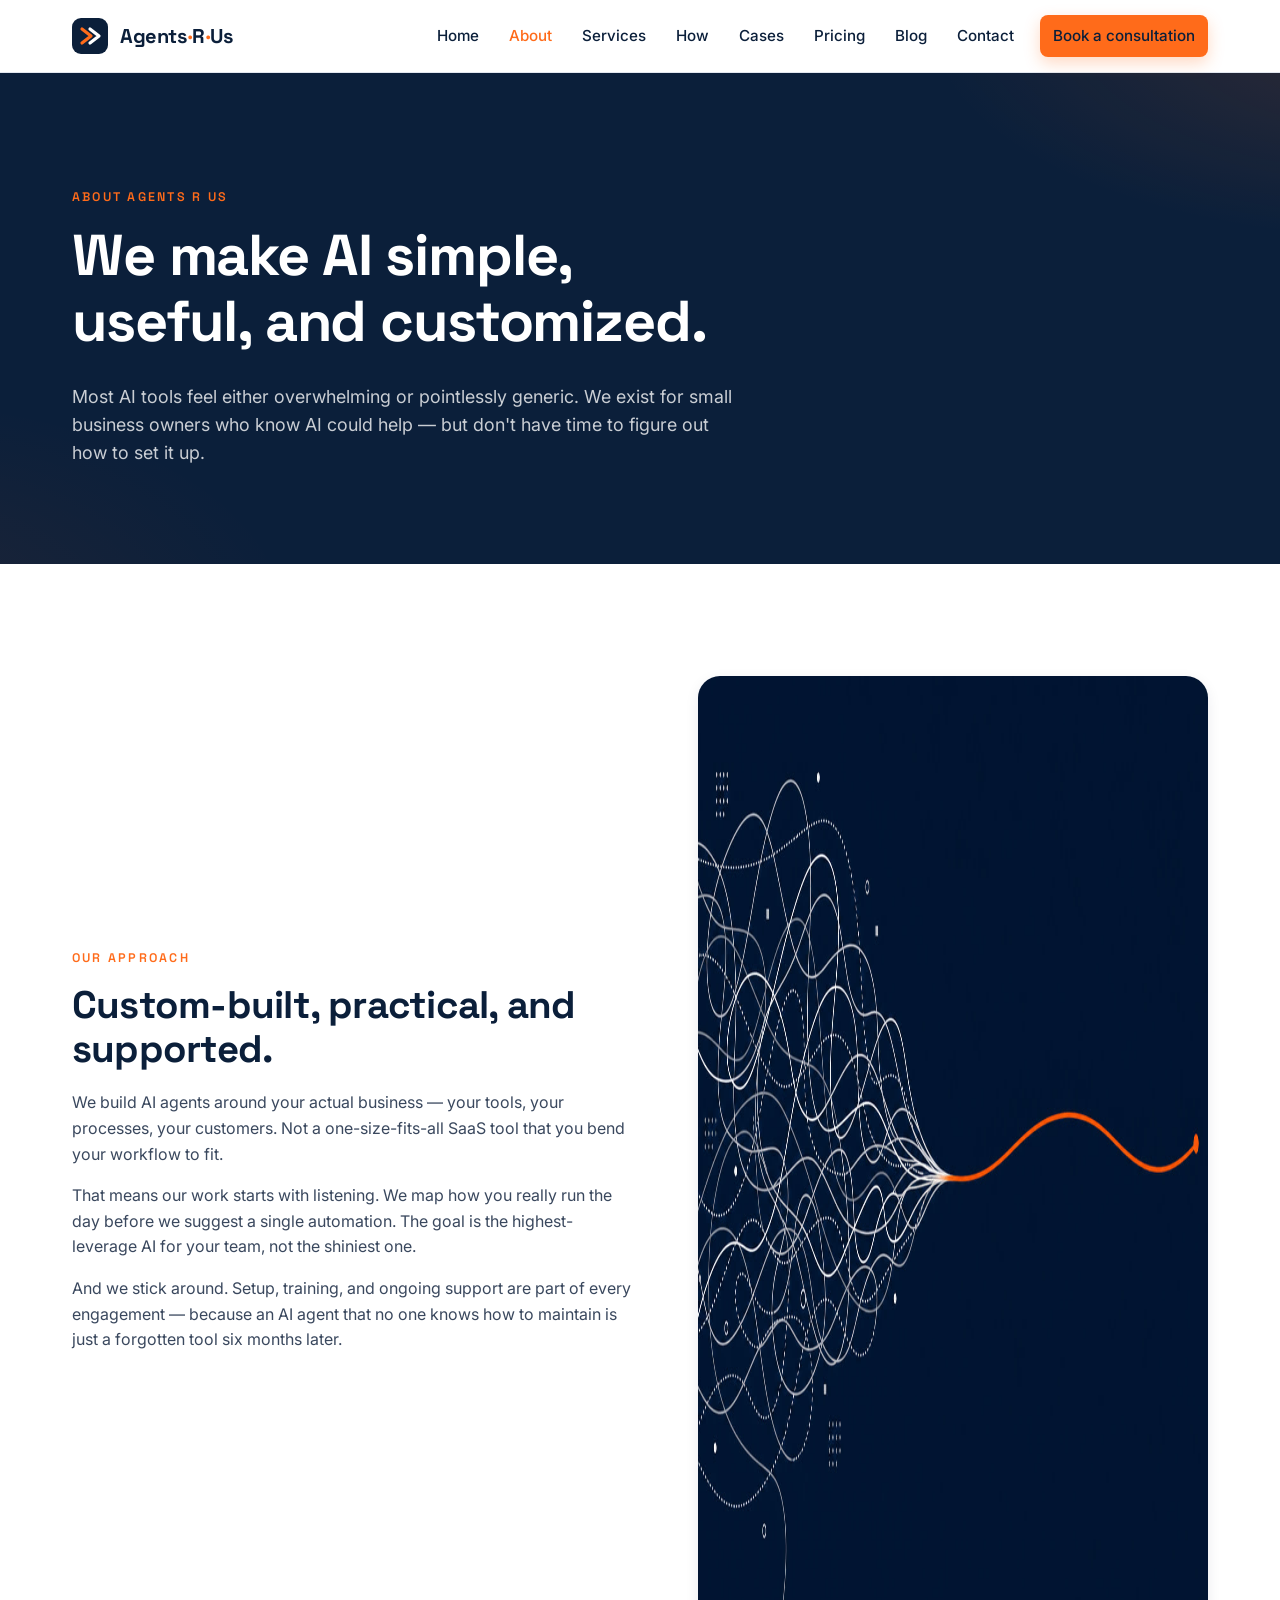
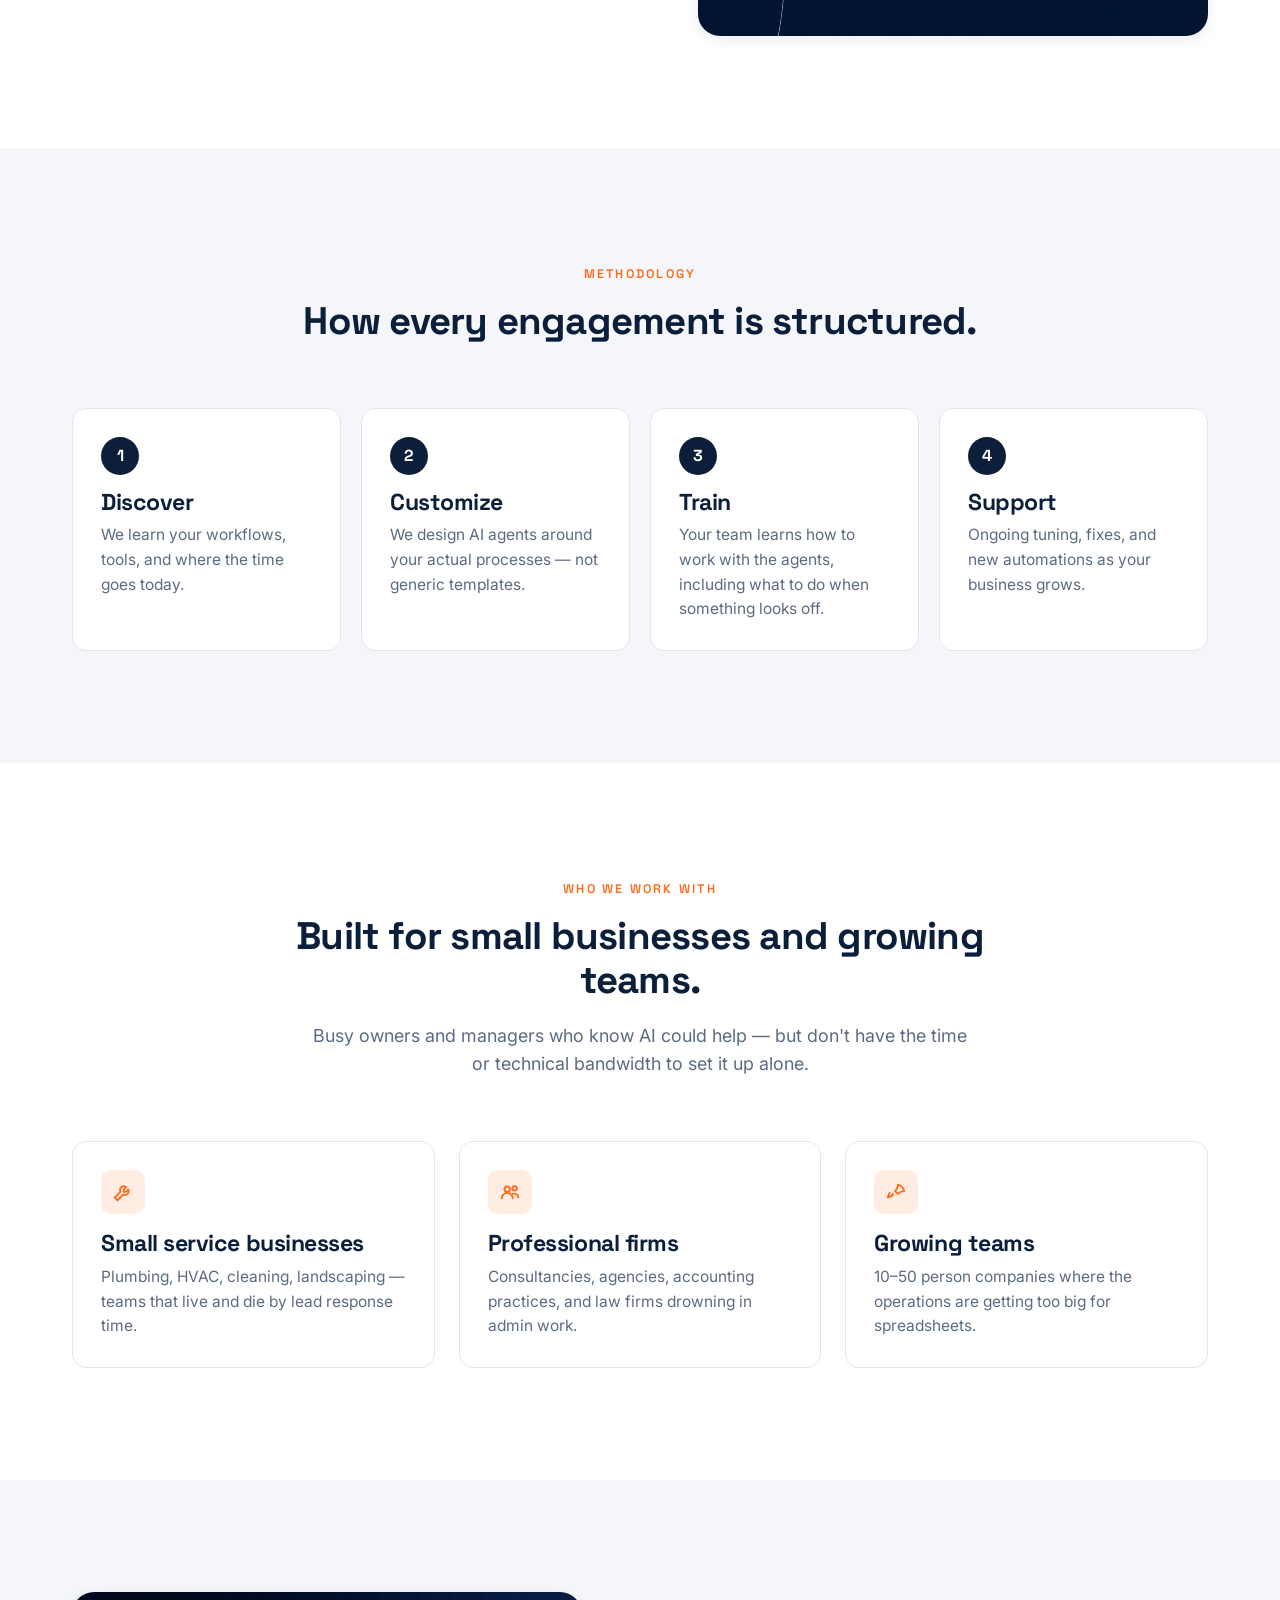
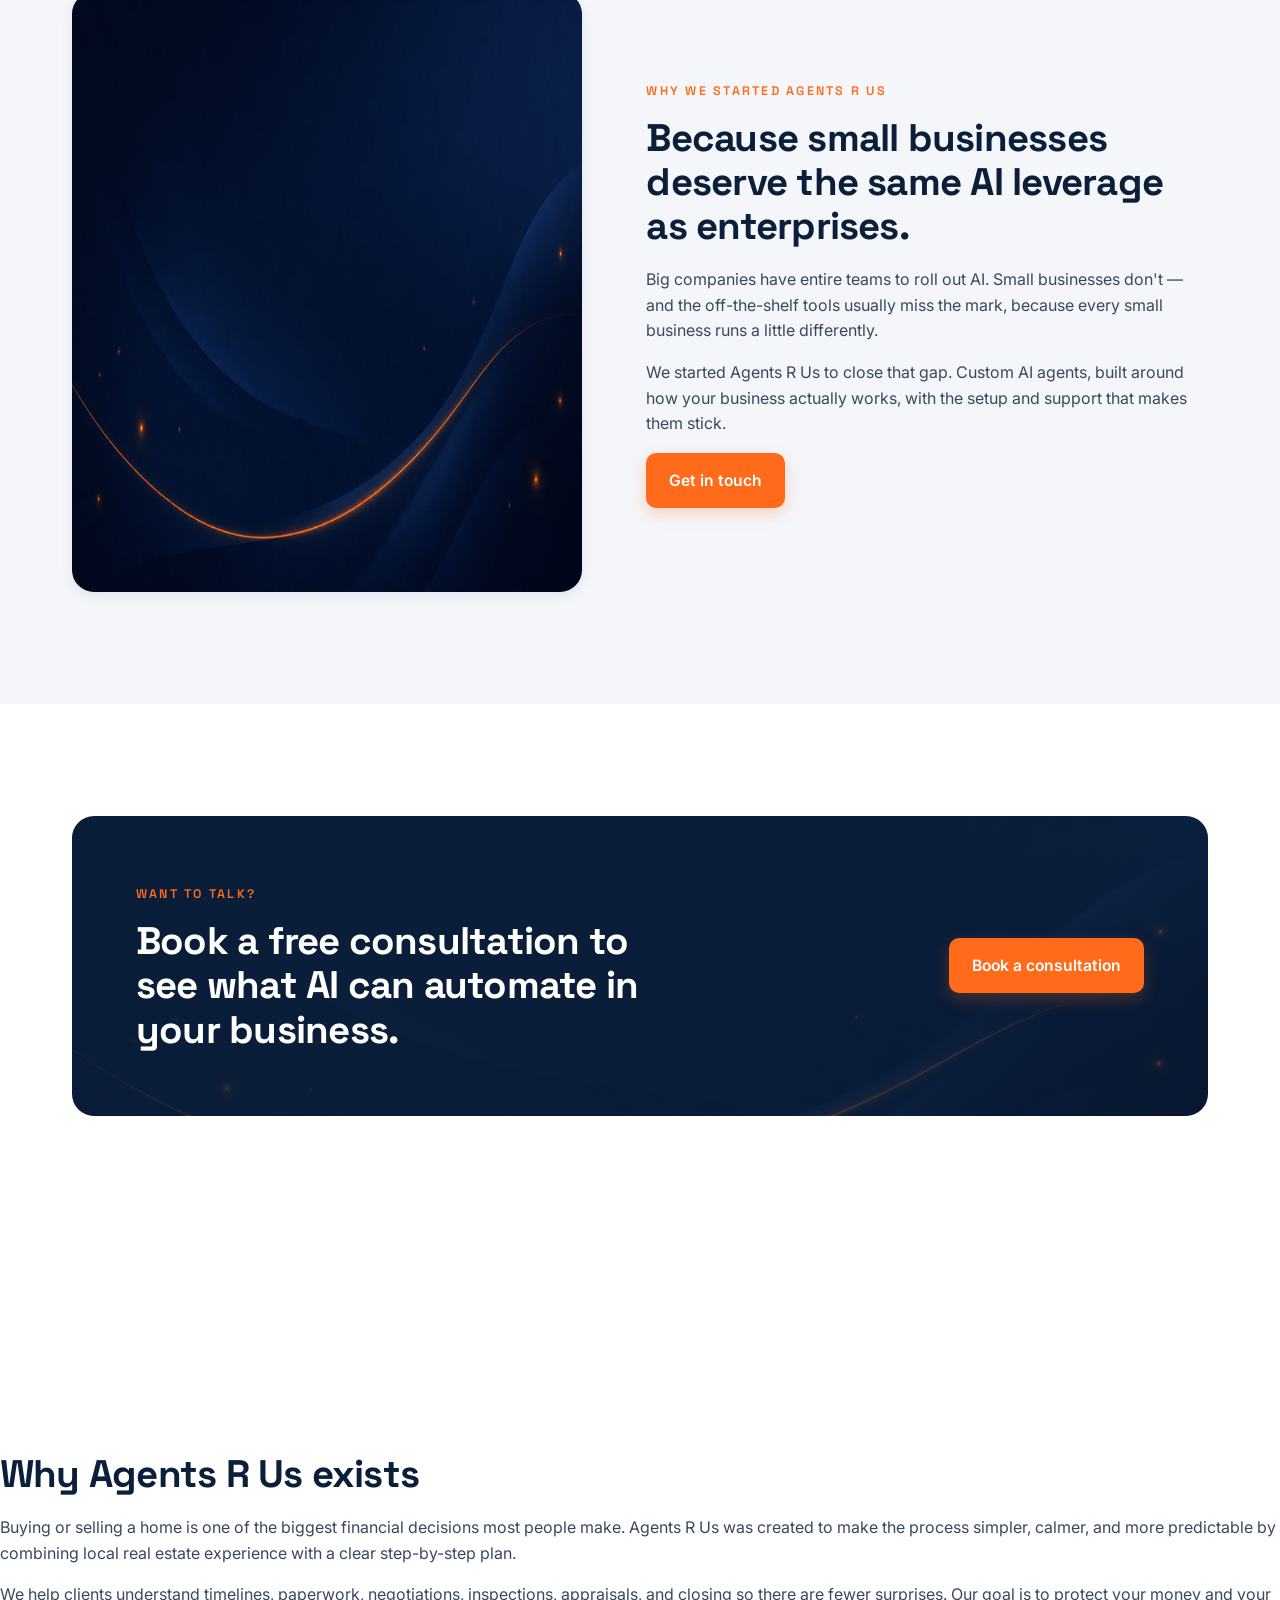
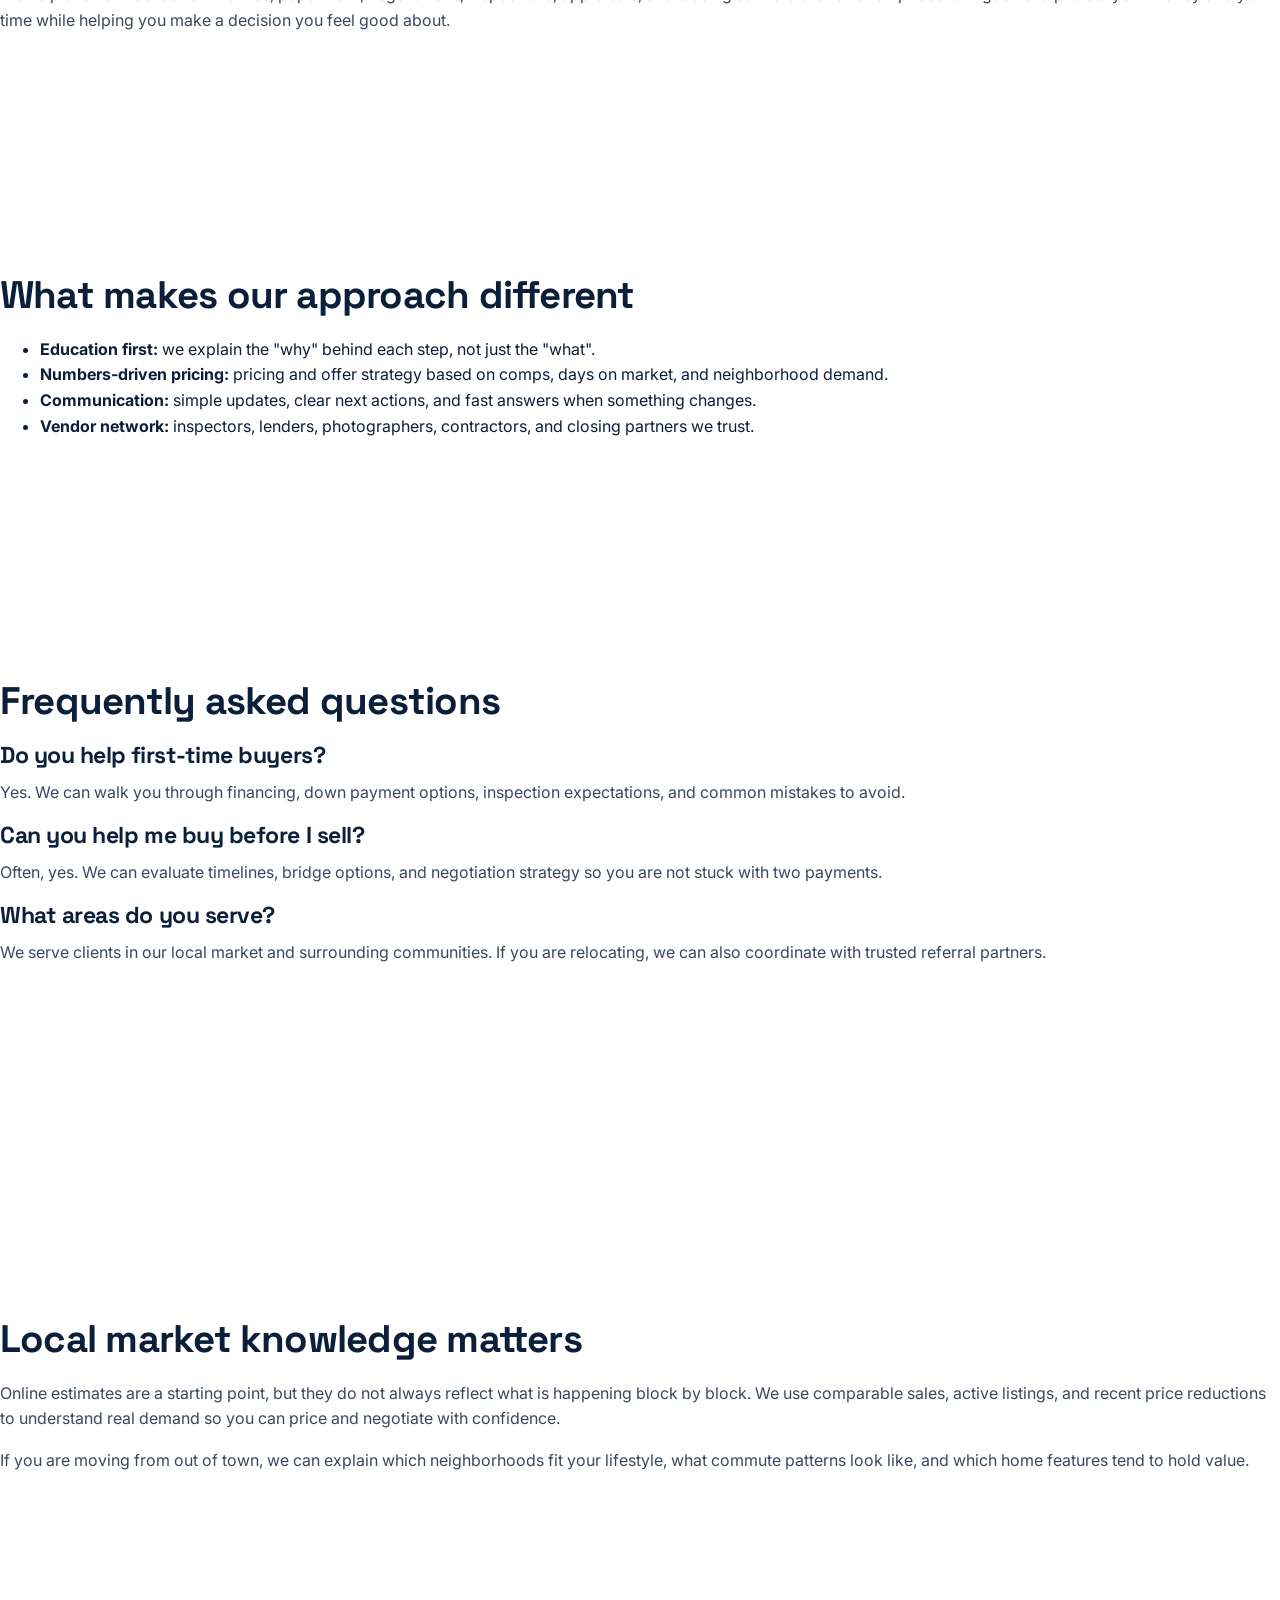
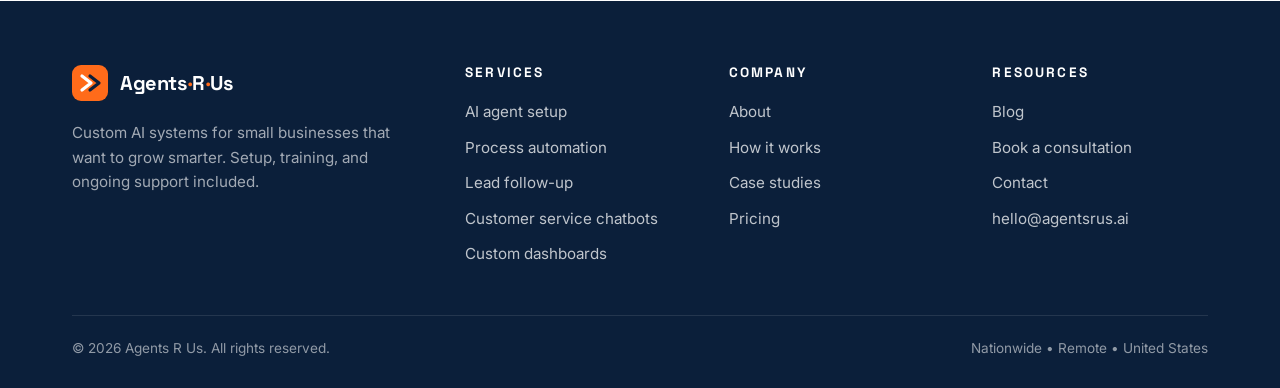
==== commit d391156b: "Implement ef46182b: deepen interior pages" ====
--- a/about.html
+++ b/about.html
@@ -1,190 +1,258 @@
 <!DOCTYPE html>
+
 <html lang="en">
 <head>
-  <meta charset="UTF-8" />
-  <meta name="viewport" content="width=device-width, initial-scale=1, viewport-fit=cover" />
-  <title>About — Agents R Us</title>
-  <meta name="description" content="We make AI simple, useful, and customized for small businesses. Custom AI agents built around your actual processes, with setup, training, and ongoing support." />
-  <link rel="canonical" href="https://agentsrus.ai/about.html" />
-  <meta property="og:type" content="website" />
-  <meta property="og:title" content="About — Agents R Us" />
-  <meta property="og:description" content="We make AI simple, useful, and customized for small businesses. Custom AI agents built around your actual processes, with setup, training, and ongoing support." />
-  <meta property="og:url" content="https://agentsrus.ai/about.html" />
-  <meta property="og:image" content="https://agentsrus.ai/assets/img/hero-network.jpg" />
-  <meta property="og:site_name" content="Agents R Us" />
-  <meta name="twitter:card" content="summary_large_image" />
-  <meta name="twitter:title" content="About — Agents R Us" />
-  <meta name="twitter:description" content="We make AI simple, useful, and customized for small businesses. Custom AI agents built around your actual processes, with setup, training, and ongoing support." />
-  <meta name="twitter:image" content="https://agentsrus.ai/assets/img/hero-network.jpg" />
-  <meta name="theme-color" content="#0B1F3A" />
-  <link rel="icon" type="image/svg+xml" href="assets/img/favicon.svg" />
-  <link rel="preconnect" href="https://fonts.googleapis.com" />
-  <link rel="preconnect" href="https://fonts.gstatic.com" crossorigin />
-  <link href="https://fonts.googleapis.com/css2?family=Inter:wght@400;500;600;700&family=Space+Grotesk:wght@500;600;700&display=swap" rel="stylesheet" />
-  <link rel="stylesheet" href="assets/css/styles.css" />
-  
+<meta charset="utf-8"/>
+<meta content="width=device-width, initial-scale=1, viewport-fit=cover" name="viewport"/>
+<title>About — Agents R Us</title>
+<meta content="We make AI simple, useful, and customized for small businesses. Custom AI agents built around your actual processes, with setup, training, and ongoing support." name="description"/>
+<meta content="website" property="og:type"/>
+<meta content="About — Agents R Us" property="og:title"/>
+<meta content="We make AI simple, useful, and customized for small businesses. Custom AI agents built around your actual processes, with setup, training, and ongoing support." property="og:description"/>
+<meta content="https://agentsrus.ai/about.html" property="og:url"/>
+<meta content="https://agentsrus.ai/assets/img/hero-network.jpg" property="og:image"/>
+<meta content="Agents R Us" property="og:site_name"/>
+<meta content="summary_large_image" name="twitter:card"/>
+<meta content="About — Agents R Us" name="twitter:title"/>
+<meta content="We make AI simple, useful, and customized for small businesses. Custom AI agents built around your actual processes, with setup, training, and ongoing support." name="twitter:description"/>
+<meta content="https://agentsrus.ai/assets/img/hero-network.jpg" name="twitter:image"/>
+<meta content="#0B1F3A" name="theme-color"/>
+<link href="assets/img/favicon.svg" rel="icon" type="image/svg+xml"/>
+<link href="https://fonts.googleapis.com" rel="preconnect"/>
+<link crossorigin="" href="https://fonts.gstatic.com" rel="preconnect"/>
+<link href="https://fonts.googleapis.com/css2?family=Inter:wght@400;500;600;700&amp;family=Space+Grotesk:wght@500;600;700&amp;display=swap" rel="stylesheet"/>
+<link href="assets/css/styles.css" rel="stylesheet"/>
+<link href="https://d2kgyhzjw4n1jk.cloudfront.net/about.html" rel="canonical"/>
+<script id="nrl-jsonld" type="application/ld+json">
+{
+  "@context": "https://schema.org",
+  "@graph": [
+    {
+      "@type": "Organization",
+      "name": "Agents R Us",
+      "url": "https://d2kgyhzjw4n1jk.cloudfront.net/"
+    },
+    {
+      "@type": "WebSite",
+      "name": "Agents R Us",
+      "url": "https://d2kgyhzjw4n1jk.cloudfront.net/",
+      "inLanguage": "en-US"
+    },
+    {
+      "@type": "FAQPage",
+      "mainEntity": [
+        {
+          "@type": "Question",
+          "name": "What do you do?",
+          "acceptedAnswer": {
+            "@type": "Answer",
+            "text": "Agents R Us helps customers with clear, reliable services and support."
+          }
+        },
+        {
+          "@type": "Question",
+          "name": "How do I get started?",
+          "acceptedAnswer": {
+            "@type": "Answer",
+            "text": "Use the contact page or booking link to reach out. We'll reply with next steps."
+          }
+        },
+        {
+          "@type": "Question",
+          "name": "Where are you located?",
+          "acceptedAnswer": {
+            "@type": "Answer",
+            "text": "We work with clients online and can share location details on request."
+          }
+        }
+      ]
+    }
+  ]
+}
+</script>
 </head>
 <body>
 <a class="skip-link" href="#main">Skip to content</a>
 <header class="site-header">
-  <div class="container nav">
-    <a class="brand" href="index.html" aria-label="Agents R Us — home">
-      <svg class="brand-mark" width="36" height="36" viewBox="0 0 36 36" aria-hidden="true">
-  <rect x="0" y="0" width="36" height="36" rx="9" fill="#0B1F3A"/>
-  <path d="M10 11 L19 18 L10 25" stroke="#FF6B1A" stroke-width="3.2" stroke-linecap="round" stroke-linejoin="round" fill="none"/>
-  <path d="M18 11 L27 18 L18 25" stroke="#FFFFFF" stroke-width="3.2" stroke-linecap="round" stroke-linejoin="round" fill="none"/>
+<div class="container nav">
+<a aria-label="Agents R Us — home" class="brand" href="index.html">
+<svg aria-hidden="true" class="brand-mark" height="36" viewbox="0 0 36 36" width="36">
+<rect fill="#0B1F3A" height="36" rx="9" width="36" x="0" y="0"></rect>
+<path d="M10 11 L19 18 L10 25" fill="none" stroke="#FF6B1A" stroke-linecap="round" stroke-linejoin="round" stroke-width="3.2"></path>
+<path d="M18 11 L27 18 L18 25" fill="none" stroke="#FFFFFF" stroke-linecap="round" stroke-linejoin="round" stroke-width="3.2"></path>
 </svg><span class="brand-text">Agents<span class="brand-dot">·</span>R<span class="brand-dot">·</span>Us</span>
-    </a>
-    <button class="nav-toggle" data-nav-toggle aria-expanded="false" aria-controls="nav-links" aria-label="Toggle menu">
-      <span></span>
-    </button>
-    <ul class="nav-links" id="nav-links" data-nav-links>
-      <li><a href="index.html" aria-label="Home">Home</a></li>
-      <li><a href="about.html" class="is-active" aria-label="About">About</a></li>
-      <li><a href="services.html" aria-label="Services">Services</a></li>
-      <li><a href="how-it-works.html" aria-label="How It Works">How</a></li>
-      <li><a href="case-studies.html" aria-label="Case Studies">Cases</a></li>
-      <li><a href="pricing.html" aria-label="Pricing">Pricing</a></li>
-      <li><a href="blog.html" aria-label="Blog">Blog</a></li>
-      <li><a href="contact.html" aria-label="Contact">Contact</a></li>
-      <li class="nav-cta"><a class="btn btn-primary btn-sm" href="book.html">Book a consultation</a></li>
-    </ul>
-  </div>
+</a>
+<button aria-controls="nav-links" aria-expanded="false" aria-label="Toggle menu" class="nav-toggle" data-nav-toggle="">
+<span></span>
+</button>
+<ul class="nav-links" data-nav-links="" id="nav-links">
+<li><a aria-label="Home" href="index.html">Home</a></li>
+<li><a aria-label="About" class="is-active" href="about.html">About</a></li>
+<li><a aria-label="Services" href="services.html">Services</a></li>
+<li><a aria-label="How It Works" href="how-it-works.html">How</a></li>
+<li><a aria-label="Case Studies" href="case-studies.html">Cases</a></li>
+<li><a aria-label="Pricing" href="pricing.html">Pricing</a></li>
+<li><a aria-label="Blog" href="blog.html">Blog</a></li>
+<li><a aria-label="Contact" href="contact.html">Contact</a></li>
+<li class="nav-cta"><a class="btn btn-primary btn-sm" href="book.html">Book a consultation</a></li>
+</ul>
+</div>
 </header>
 <main id="main">
-
 <section class="hero hero-tight">
-  <div class="container">
-    <div class="hero-grid">
-      <div class="reveal">
-        <span class="eyebrow">About Agents R Us</span>
-        <h1>We make AI simple, useful, and customized.</h1>
-        <p class="lead">Most AI tools feel either overwhelming or pointlessly generic. We exist for small business owners who know AI could help — but don't have time to figure out how to set it up.</p>
-      </div>
-    </div>
-  </div>
-</section>
-
-<section>
-  <div class="container">
-    <div class="two-col">
-      <div class="reveal">
-        <span class="eyebrow">Our approach</span>
-        <h2>Custom-built, practical, and supported.</h2>
-        <p>We build AI agents around your actual business — your tools, your processes, your customers. Not a one-size-fits-all SaaS tool that you bend your workflow to fit.</p>
-        <p>That means our work starts with listening. We map how you really run the day before we suggest a single automation. The goal is the highest-leverage AI for your team, not the shiniest one.</p>
-        <p>And we stick around. Setup, training, and ongoing support are part of every engagement — because an AI agent that no one knows how to maintain is just a forgotten tool six months later.</p>
-      </div>
-      <img src="assets/img/about-clarity.jpg" alt="Abstract illustration of tangled lines resolving into a single clean orange line" loading="lazy" width="1280" height="960" />
-    </div>
-  </div>
-</section>
-
+<div class="container">
+<div class="hero-grid">
+<div class="reveal">
+<span class="eyebrow">About Agents R Us</span>
+<h1>We make AI simple, useful, and customized.</h1>
+<p class="lead">Most AI tools feel either overwhelming or pointlessly generic. We exist for small business owners who know AI could help — but don't have time to figure out how to set it up.</p>
+</div>
+</div>
+</div>
+</section>
+<section>
+<div class="container">
+<div class="two-col">
+<div class="reveal">
+<span class="eyebrow">Our approach</span>
+<h2>Custom-built, practical, and supported.</h2>
+<p>We build AI agents around your actual business — your tools, your processes, your customers. Not a one-size-fits-all SaaS tool that you bend your workflow to fit.</p>
+<p>That means our work starts with listening. We map how you really run the day before we suggest a single automation. The goal is the highest-leverage AI for your team, not the shiniest one.</p>
+<p>And we stick around. Setup, training, and ongoing support are part of every engagement — because an AI agent that no one knows how to maintain is just a forgotten tool six months later.</p>
+</div>
+<img alt="Abstract illustration of tangled lines resolving into a single clean orange line" height="960" loading="lazy" src="assets/img/about-clarity.jpg" width="1280"/>
+</div>
+</div>
+</section>
 <section class="bg-soft">
-  <div class="container">
-    <div class="section-head">
-      <span class="eyebrow">Methodology</span>
-      <h2>How every engagement is structured.</h2>
-    </div>
-    <div class="steps-row">
-      <div class="card reveal"><div class="step-num">1</div><h3>Discover</h3><p>We learn your workflows, tools, and where the time goes today.</p></div>
-      <div class="card reveal"><div class="step-num">2</div><h3>Customize</h3><p>We design AI agents around your actual processes — not generic templates.</p></div>
-      <div class="card reveal"><div class="step-num">3</div><h3>Train</h3><p>Your team learns how to work with the agents, including what to do when something looks off.</p></div>
-      <div class="card reveal"><div class="step-num">4</div><h3>Support</h3><p>Ongoing tuning, fixes, and new automations as your business grows.</p></div>
-    </div>
-  </div>
-</section>
-
-<section>
-  <div class="container">
-    <div class="section-head">
-      <span class="eyebrow">Who we work with</span>
-      <h2>Built for small businesses and growing teams.</h2>
-      <p class="lead text-center" style="margin-top:14px">Busy owners and managers who know AI could help — but don't have the time or technical bandwidth to set it up alone.</p>
-    </div>
-    <div class="grid cols-3">
-      <div class="card reveal"><div class="icon"><svg class="icon-svg" xmlns="http://www.w3.org/2000/svg" viewBox="0 0 24 24" fill="none" stroke="currentColor" stroke-linecap="round" stroke-linejoin="round"><path d="M14.7 6.3a4 4 0 0 0-5.4 5.4L3 18l3 3 6.3-6.3a4 4 0 0 0 5.4-5.4l-2.5 2.5-2.4-.1-.1-2.4 2.5-2.5z"/></svg></div><h3>Small service businesses</h3><p>Plumbing, HVAC, cleaning, landscaping — teams that live and die by lead response time.</p></div>
-      <div class="card reveal"><div class="icon"><svg class="icon-svg" xmlns="http://www.w3.org/2000/svg" viewBox="0 0 24 24" fill="none" stroke="currentColor" stroke-linecap="round" stroke-linejoin="round"><circle cx="9" cy="9" r="3"/><path d="M3 19a6 6 0 0 1 12 0"/><circle cx="17" cy="8" r="2.5"/><path d="M15 14a4.5 4.5 0 0 1 6 4"/></svg></div><h3>Professional firms</h3><p>Consultancies, agencies, accounting practices, and law firms drowning in admin work.</p></div>
-      <div class="card reveal"><div class="icon"><svg class="icon-svg" xmlns="http://www.w3.org/2000/svg" viewBox="0 0 24 24" fill="none" stroke="currentColor" stroke-linecap="round" stroke-linejoin="round"><path d="M14 4c4 1 6 3 7 7-3 0-5 1-7 3l-3-3c2-2 3-4 3-7z"/><path d="M9 14l-3 3M5 13l-2 5 5-2"/></svg></div><h3>Growing teams</h3><p>10–50 person companies where the operations are getting too big for spreadsheets.</p></div>
-    </div>
-  </div>
-</section>
-
+<div class="container">
+<div class="section-head">
+<span class="eyebrow">Methodology</span>
+<h2>How every engagement is structured.</h2>
+</div>
+<div class="steps-row">
+<div class="card reveal"><div class="step-num">1</div><h3>Discover</h3><p>We learn your workflows, tools, and where the time goes today.</p></div>
+<div class="card reveal"><div class="step-num">2</div><h3>Customize</h3><p>We design AI agents around your actual processes — not generic templates.</p></div>
+<div class="card reveal"><div class="step-num">3</div><h3>Train</h3><p>Your team learns how to work with the agents, including what to do when something looks off.</p></div>
+<div class="card reveal"><div class="step-num">4</div><h3>Support</h3><p>Ongoing tuning, fixes, and new automations as your business grows.</p></div>
+</div>
+</div>
+</section>
+<section>
+<div class="container">
+<div class="section-head">
+<span class="eyebrow">Who we work with</span>
+<h2>Built for small businesses and growing teams.</h2>
+<p class="lead text-center" style="margin-top:14px">Busy owners and managers who know AI could help — but don't have the time or technical bandwidth to set it up alone.</p>
+</div>
+<div class="grid cols-3">
+<div class="card reveal"><div class="icon"><svg class="icon-svg" fill="none" stroke="currentColor" stroke-linecap="round" stroke-linejoin="round" viewbox="0 0 24 24" xmlns="http://www.w3.org/2000/svg"><path d="M14.7 6.3a4 4 0 0 0-5.4 5.4L3 18l3 3 6.3-6.3a4 4 0 0 0 5.4-5.4l-2.5 2.5-2.4-.1-.1-2.4 2.5-2.5z"></path></svg></div><h3>Small service businesses</h3><p>Plumbing, HVAC, cleaning, landscaping — teams that live and die by lead response time.</p></div>
+<div class="card reveal"><div class="icon"><svg class="icon-svg" fill="none" stroke="currentColor" stroke-linecap="round" stroke-linejoin="round" viewbox="0 0 24 24" xmlns="http://www.w3.org/2000/svg"><circle cx="9" cy="9" r="3"></circle><path d="M3 19a6 6 0 0 1 12 0"></path><circle cx="17" cy="8" r="2.5"></circle><path d="M15 14a4.5 4.5 0 0 1 6 4"></path></svg></div><h3>Professional firms</h3><p>Consultancies, agencies, accounting practices, and law firms drowning in admin work.</p></div>
+<div class="card reveal"><div class="icon"><svg class="icon-svg" fill="none" stroke="currentColor" stroke-linecap="round" stroke-linejoin="round" viewbox="0 0 24 24" xmlns="http://www.w3.org/2000/svg"><path d="M14 4c4 1 6 3 7 7-3 0-5 1-7 3l-3-3c2-2 3-4 3-7z"></path><path d="M9 14l-3 3M5 13l-2 5 5-2"></path></svg></div><h3>Growing teams</h3><p>10–50 person companies where the operations are getting too big for spreadsheets.</p></div>
+</div>
+</div>
+</section>
 <section class="bg-soft">
-  <div class="container">
-    <div class="two-col flip">
-      <img src="assets/img/cta-banner.jpg" alt="Abstract glowing curve over deep navy background" loading="lazy" width="1280" height="600" />
-      <div class="reveal">
-        <span class="eyebrow">Why we started Agents R Us</span>
-        <h2>Because small businesses deserve the same AI leverage as enterprises.</h2>
-        <p>Big companies have entire teams to roll out AI. Small businesses don't — and the off-the-shelf tools usually miss the mark, because every small business runs a little differently.</p>
-        <p>We started Agents R Us to close that gap. Custom AI agents, built around how your business actually works, with the setup and support that makes them stick.</p>
-        <a class="btn btn-primary" href="contact.html">Get in touch</a>
-      </div>
-    </div>
-  </div>
-</section>
-
-<section>
-  <div class="container">
-    <div class="cta-strip reveal">
-      <div>
-        <span class="eyebrow">Want to talk?</span>
-        <h2>Book a free consultation to see what AI can automate in your business.</h2>
-      </div>
-      <div class="actions">
-        <a class="btn btn-primary" href="book.html">Book a consultation</a>
-      </div>
-    </div>
-  </div>
-</section>
-
-</main>
+<div class="container">
+<div class="two-col flip">
+<img alt="Abstract glowing curve over deep navy background" height="600" loading="lazy" src="assets/img/cta-banner.jpg" width="1280"/>
+<div class="reveal">
+<span class="eyebrow">Why we started Agents R Us</span>
+<h2>Because small businesses deserve the same AI leverage as enterprises.</h2>
+<p>Big companies have entire teams to roll out AI. Small businesses don't — and the off-the-shelf tools usually miss the mark, because every small business runs a little differently.</p>
+<p>We started Agents R Us to close that gap. Custom AI agents, built around how your business actually works, with the setup and support that makes them stick.</p>
+<a class="btn btn-primary" href="contact.html">Get in touch</a>
+</div>
+</div>
+</div>
+</section>
+<section>
+<div class="container">
+<div class="cta-strip reveal">
+<div>
+<span class="eyebrow">Want to talk?</span>
+<h2>Book a free consultation to see what AI can automate in your business.</h2>
+</div>
+<div class="actions">
+<a class="btn btn-primary" href="book.html">Book a consultation</a>
+</div>
+</div>
+</div>
+</section>
+<section data-nrl="nrl-deepen-interior-pages">
+<section>
+<h2>Why Agents R Us exists</h2>
+<p>Buying or selling a home is one of the biggest financial decisions most people make. Agents R Us was created to make the process simpler, calmer, and more predictable by combining local real estate experience with a clear step-by-step plan.</p>
+<p>We help clients understand timelines, paperwork, negotiations, inspections, appraisals, and closing so there are fewer surprises. Our goal is to protect your money and your time while helping you make a decision you feel good about.</p>
+</section>
+<section>
+<h2>What makes our approach different</h2>
+<ul>
+<li><strong>Education first:</strong> we explain the "why" behind each step, not just the "what".</li>
+<li><strong>Numbers-driven pricing:</strong> pricing and offer strategy based on comps, days on market, and neighborhood demand.</li>
+<li><strong>Communication:</strong> simple updates, clear next actions, and fast answers when something changes.</li>
+<li><strong>Vendor network:</strong> inspectors, lenders, photographers, contractors, and closing partners we trust.</li>
+</ul>
+</section>
+<section>
+<h2>Frequently asked questions</h2>
+<h3>Do you help first-time buyers?</h3>
+<p>Yes. We can walk you through financing, down payment options, inspection expectations, and common mistakes to avoid.</p>
+<h3>Can you help me buy before I sell?</h3>
+<p>Often, yes. We can evaluate timelines, bridge options, and negotiation strategy so you are not stuck with two payments.</p>
+<h3>What areas do you serve?</h3>
+<p>We serve clients in our local market and surrounding communities. If you are relocating, we can also coordinate with trusted referral partners.</p>
+</section>
+</section><section data-nrl="nrl-deepen-about">
+<h2>Local market knowledge matters</h2>
+<p>Online estimates are a starting point, but they do not always reflect what is happening block by block. We use comparable sales, active listings, and recent price reductions to understand real demand so you can price and negotiate with confidence.</p>
+<p>If you are moving from out of town, we can explain which neighborhoods fit your lifestyle, what commute patterns look like, and which home features tend to hold value.</p>
+</section></main>
 <footer class="site-footer">
-  <div class="container">
-    <div class="footer-grid">
-      <div class="footer-brand">
-        <span class="brand"><svg class="brand-mark" width="36" height="36" viewBox="0 0 36 36" aria-hidden="true">
-  <rect x="0" y="0" width="36" height="36" rx="9" fill="#FF6B1A"/>
-  <path d="M10 11 L19 18 L10 25" stroke="#FFFFFF" stroke-width="3.2" stroke-linecap="round" stroke-linejoin="round" fill="none"/>
-  <path d="M18 11 L27 18 L18 25" stroke="#0B1F3A" stroke-width="3.2" stroke-linecap="round" stroke-linejoin="round" fill="none"/>
+<div class="container">
+<div class="footer-grid">
+<div class="footer-brand">
+<span class="brand"><svg aria-hidden="true" class="brand-mark" height="36" viewbox="0 0 36 36" width="36">
+<rect fill="#FF6B1A" height="36" rx="9" width="36" x="0" y="0"></rect>
+<path d="M10 11 L19 18 L10 25" fill="none" stroke="#FFFFFF" stroke-linecap="round" stroke-linejoin="round" stroke-width="3.2"></path>
+<path d="M18 11 L27 18 L18 25" fill="none" stroke="#0B1F3A" stroke-linecap="round" stroke-linejoin="round" stroke-width="3.2"></path>
 </svg><span class="brand-text brand-text-light">Agents<span class="brand-dot">·</span>R<span class="brand-dot">·</span>Us</span></span>
-        <p>Custom AI systems for small businesses that want to grow smarter. Setup, training, and ongoing support included.</p>
-      </div>
-      <div class="footer-col">
-        <h4>Services</h4>
-        <ul>
-          <li><a href="services.html">AI agent setup</a></li>
-          <li><a href="services.html">Process automation</a></li>
-          <li><a href="services.html">Lead follow-up</a></li>
-          <li><a href="services.html">Customer service chatbots</a></li>
-          <li><a href="services.html">Custom dashboards</a></li>
-        </ul>
-      </div>
-      <div class="footer-col">
-        <h4>Company</h4>
-        <ul>
-          <li><a href="about.html">About</a></li>
-          <li><a href="how-it-works.html">How it works</a></li>
-          <li><a href="case-studies.html">Case studies</a></li>
-          <li><a href="pricing.html">Pricing</a></li>
-        </ul>
-      </div>
-      <div class="footer-col">
-        <h4>Resources</h4>
-        <ul>
-          <li><a href="blog.html">Blog</a></li>
-          <li><a href="book.html">Book a consultation</a></li>
-          <li><a href="contact.html">Contact</a></li>
-          <li><a href="mailto:hello@agentsrus.ai">hello@agentsrus.ai</a></li>
-        </ul>
-      </div>
-    </div>
-    <div class="footer-bottom">
-      <span>© 2026 Agents R Us. All rights reserved.</span>
-      <span>Nationwide • Remote • United States</span>
-    </div>
-  </div>
+<p>Custom AI systems for small businesses that want to grow smarter. Setup, training, and ongoing support included.</p>
+</div>
+<div class="footer-col">
+<h4>Services</h4>
+<ul>
+<li><a href="services.html">AI agent setup</a></li>
+<li><a href="services.html">Process automation</a></li>
+<li><a href="services.html">Lead follow-up</a></li>
+<li><a href="services.html">Customer service chatbots</a></li>
+<li><a href="services.html">Custom dashboards</a></li>
+</ul>
+</div>
+<div class="footer-col">
+<h4>Company</h4>
+<ul>
+<li><a href="about.html">About</a></li>
+<li><a href="how-it-works.html">How it works</a></li>
+<li><a href="case-studies.html">Case studies</a></li>
+<li><a href="pricing.html">Pricing</a></li>
+</ul>
+</div>
+<div class="footer-col">
+<h4>Resources</h4>
+<ul>
+<li><a href="blog.html">Blog</a></li>
+<li><a href="book.html">Book a consultation</a></li>
+<li><a href="contact.html">Contact</a></li>
+<li><a href="mailto:hello@agentsrus.ai">hello@agentsrus.ai</a></li>
+</ul>
+</div>
+</div>
+<div class="footer-bottom">
+<span>© 2026 Agents R Us. All rights reserved.</span>
+<span>Nationwide • Remote • United States</span>
+</div>
+</div>
 </footer>
 <script src="assets/js/main.js"></script>
 </body>
